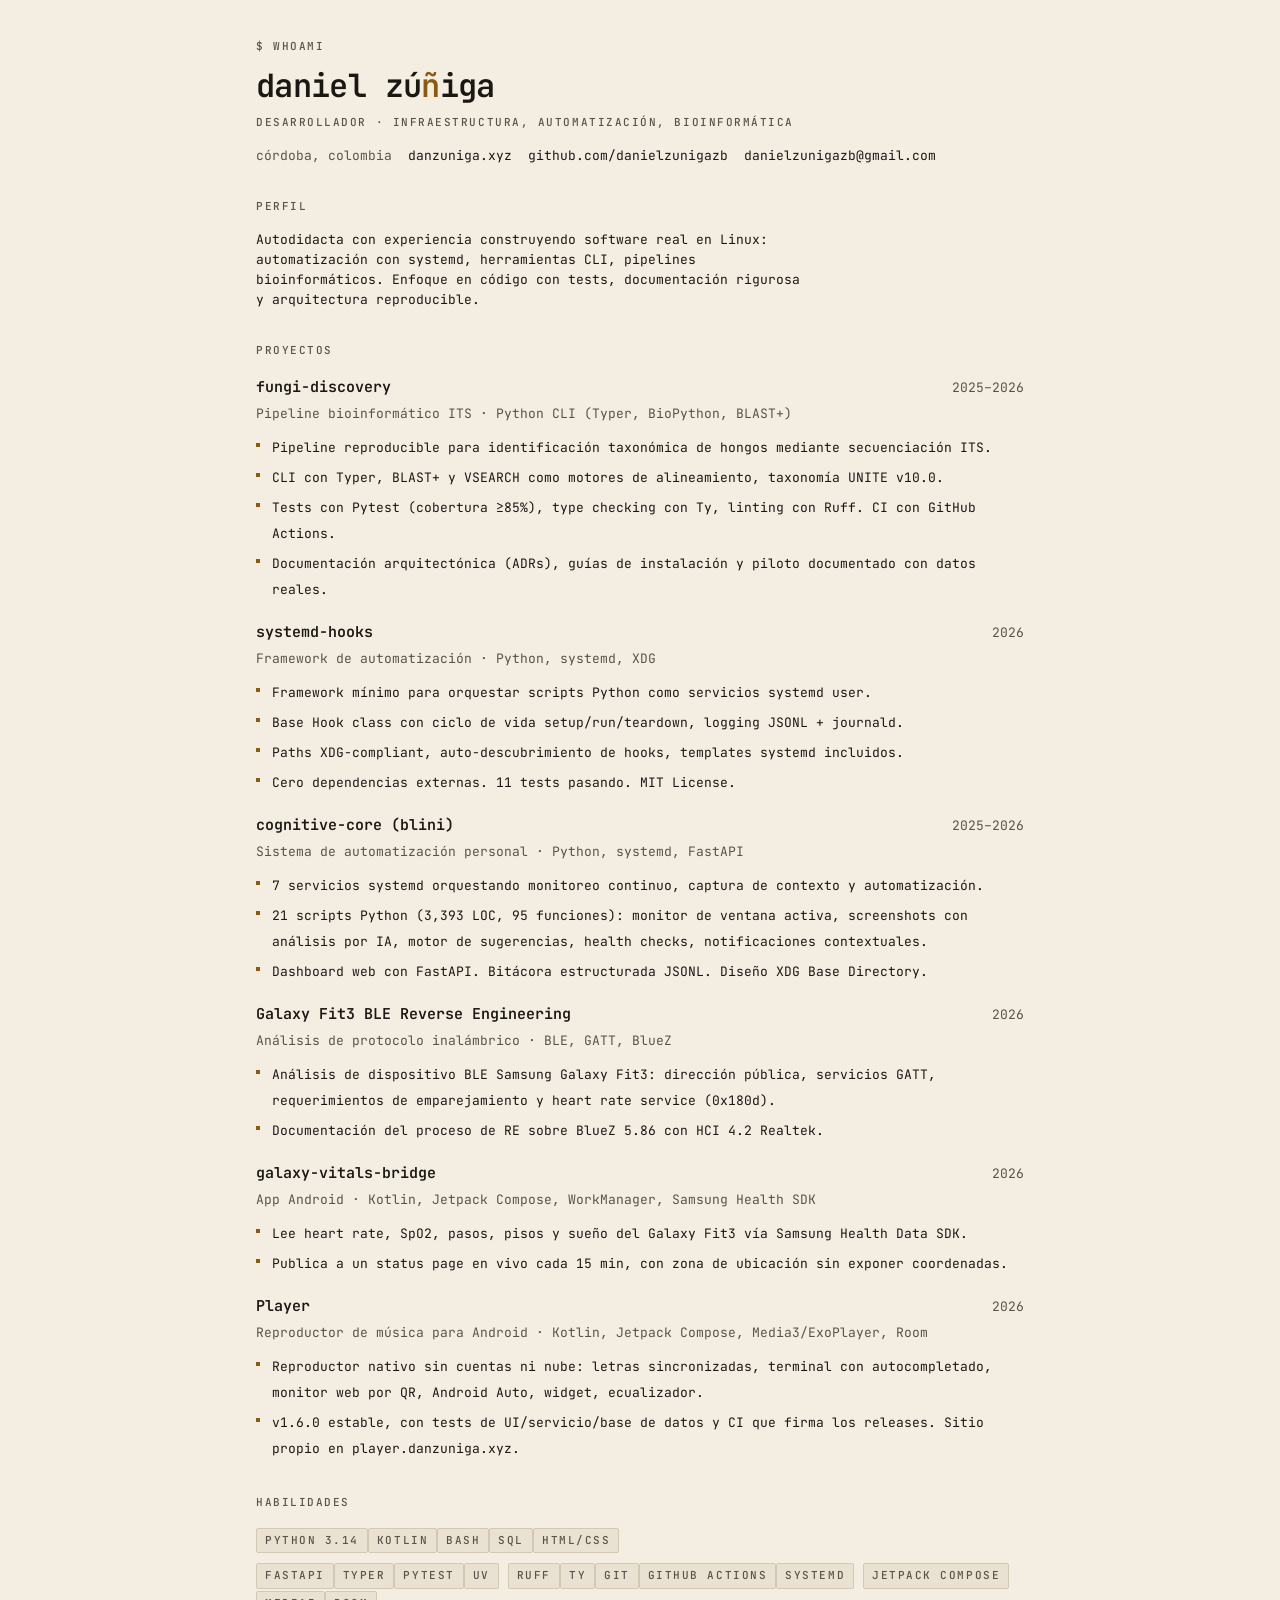
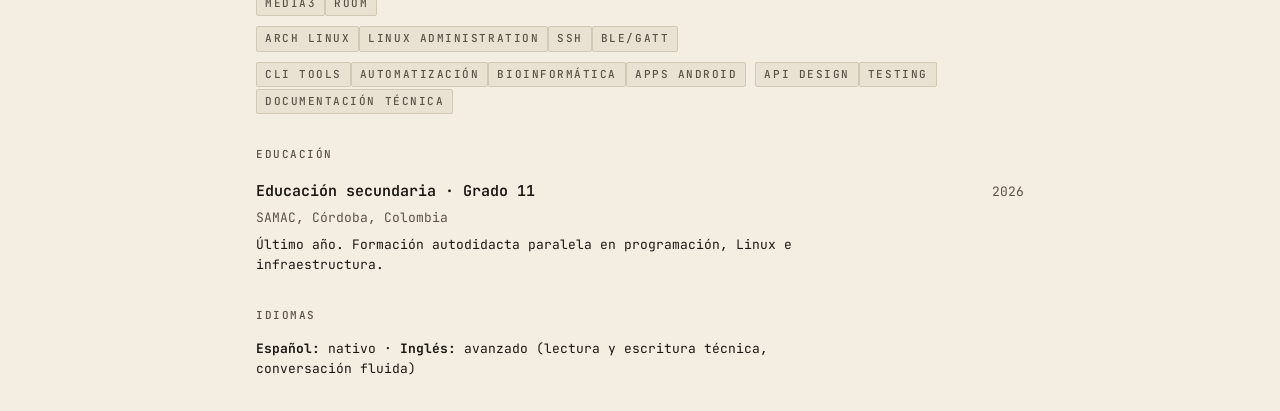
==== cv/index.html @ f7ff8d65 "Actualiza galaxy-vitals-bridge (Spotify now_playing, video) y Player (v1.6.0, monitor web) Co-Author" ====
<!DOCTYPE html>
<html lang="es" data-theme="light">
<head>
<meta charset="UTF-8">
<meta name="viewport" content="width=device-width, initial-scale=1.0">
<title>Daniel Zuñiga · CV Técnico</title>
<meta name="description" content="CV técnico de Daniel Zuñiga — desarrollador autodidacta: infraestructura, automatización y bioinformática. Python, systemd, FastAPI, CLI tools.">
<link rel="canonical" href="https://danzuniga.xyz/cv/">
<link rel="preconnect" href="https://fonts.googleapis.com">
<link rel="preconnect" href="https://fonts.gstatic.com" crossorigin>
<link href="https://fonts.googleapis.com/css2?family=Instrument+Serif:ital@0;1&family=JetBrains+Mono:ital,wght@0,100..800;1,100..800&display=swap" rel="stylesheet">
<link rel="stylesheet" href="/styles/tokens.css">
<link rel="stylesheet" href="/styles/base.css">
<style>
  body { padding: var(--space-8) var(--space-4); max-width: 800px; margin: 0 auto; }
  header { margin-bottom: var(--space-8); }
  header .name { margin: var(--space-2) 0; }
  header .role { display: block; }
  .contact-row { display: flex; gap: var(--space-4); flex-wrap: wrap; color: var(--ink-muted); margin-top: var(--space-4); }
  .contact-row a { color: var(--ink); }
  .cv-section { margin-bottom: var(--space-8); }
  .cv-section .label { display: block; margin-bottom: var(--space-4); }
  .cv-item { margin-bottom: var(--space-4); }
  .cv-item:last-child { margin-bottom: 0; }
  .cv-item-header { display: flex; justify-content: space-between; align-items: baseline; gap: var(--space-2); flex-wrap: wrap; }
  .cv-item-title { font-weight: 600; }
  .cv-item-sub { color: var(--ink-muted); font-size: var(--text-small-size); }
  .cv-item-date { color: var(--ink-muted); font-size: var(--text-small-size); white-space: nowrap; }
  .cv-item ul { list-style: none; padding: 0; margin-top: var(--space-2); }
  .cv-item li { position: relative; padding-left: var(--space-4); margin-bottom: var(--space-1); font-size: var(--text-small-size); color: var(--ink); }
  .cv-item li::before { content: ''; position: absolute; left: 0; top: 0.65em; width: 4px; height: 4px; background: var(--gold); }
  .tag-row { margin-top: var(--space-2); }
  @media print {
    body { padding: 0; }
    a { color: var(--ink); }
  }
</style>
</head>
<body>

<header>
  <span class="label eyebrow">$ whoami</span>
  <h1 class="text-h1 name">daniel zú<span class="mark-n">ñ</span>iga</h1>
  <span class="label role">desarrollador · infraestructura, automatización, bioinformática</span>
  <div class="contact-row text-small">
    <span>córdoba, colombia</span>
    <a href="https://danzuniga.xyz">danzuniga.xyz</a>
    <a href="https://github.com/danielzunigazb">github.com/danielzunigazb</a>
    <a href="mailto:danielzunigazb@gmail.com">danielzunigazb@gmail.com</a>
  </div>
</header>

<div class="cv-section">
  <span class="label">perfil</span>
  <p class="text-small">Autodidacta con experiencia construyendo software real en Linux: automatización con systemd, herramientas CLI, pipelines bioinformáticos. Enfoque en código con tests, documentación rigurosa y arquitectura reproducible.</p>
</div>

<div class="cv-section">
  <span class="label">proyectos</span>

  <div class="cv-item">
    <div class="cv-item-header"><span class="cv-item-title">fungi-discovery</span><span class="cv-item-date">2025–2026</span></div>
    <div class="cv-item-sub">Pipeline bioinformático ITS · Python CLI (Typer, BioPython, BLAST+)</div>
    <ul>
      <li>Pipeline reproducible para identificación taxonómica de hongos mediante secuenciación ITS.</li>
      <li>CLI con Typer, BLAST+ y VSEARCH como motores de alineamiento, taxonomía UNITE v10.0.</li>
      <li>Tests con Pytest (cobertura ≥85%), type checking con Ty, linting con Ruff. CI con GitHub Actions.</li>
      <li>Documentación arquitectónica (ADRs), guías de instalación y piloto documentado con datos reales.</li>
    </ul>
  </div>

  <div class="cv-item">
    <div class="cv-item-header"><span class="cv-item-title">systemd-hooks</span><span class="cv-item-date">2026</span></div>
    <div class="cv-item-sub">Framework de automatización · Python, systemd, XDG</div>
    <ul>
      <li>Framework mínimo para orquestar scripts Python como servicios systemd user.</li>
      <li>Base Hook class con ciclo de vida setup/run/teardown, logging JSONL + journald.</li>
      <li>Paths XDG-compliant, auto-descubrimiento de hooks, templates systemd incluidos.</li>
      <li>Cero dependencias externas. 11 tests pasando. MIT License.</li>
    </ul>
  </div>

  <div class="cv-item">
    <div class="cv-item-header"><span class="cv-item-title">cognitive-core (blini)</span><span class="cv-item-date">2025–2026</span></div>
    <div class="cv-item-sub">Sistema de automatización personal · Python, systemd, FastAPI</div>
    <ul>
      <li>7 servicios systemd orquestando monitoreo continuo, captura de contexto y automatización.</li>
      <li>21 scripts Python (3,393 LOC, 95 funciones): monitor de ventana activa, screenshots con análisis por IA, motor de sugerencias, health checks, notificaciones contextuales.</li>
      <li>Dashboard web con FastAPI. Bitácora estructurada JSONL. Diseño XDG Base Directory.</li>
    </ul>
  </div>

  <div class="cv-item">
    <div class="cv-item-header"><span class="cv-item-title">Galaxy Fit3 BLE Reverse Engineering</span><span class="cv-item-date">2026</span></div>
    <div class="cv-item-sub">Análisis de protocolo inalámbrico · BLE, GATT, BlueZ</div>
    <ul>
      <li>Análisis de dispositivo BLE Samsung Galaxy Fit3: dirección pública, servicios GATT, requerimientos de emparejamiento y heart rate service (0x180d).</li>
      <li>Documentación del proceso de RE sobre BlueZ 5.86 con HCI 4.2 Realtek.</li>
    </ul>
  </div>

  <div class="cv-item">
    <div class="cv-item-header"><span class="cv-item-title">galaxy-vitals-bridge</span><span class="cv-item-date">2026</span></div>
    <div class="cv-item-sub">App Android · Kotlin, Jetpack Compose, WorkManager, Samsung Health SDK</div>
    <ul>
      <li>Lee heart rate, SpO2, pasos, pisos y sueño del Galaxy Fit3 vía Samsung Health Data SDK.</li>
      <li>Publica a un status page en vivo cada 15 min, con zona de ubicación sin exponer coordenadas.</li>
    </ul>
  </div>

  <div class="cv-item">
    <div class="cv-item-header"><span class="cv-item-title">Player</span><span class="cv-item-date">2026</span></div>
    <div class="cv-item-sub">Reproductor de música para Android · Kotlin, Jetpack Compose, Media3/ExoPlayer, Room</div>
    <ul>
      <li>Reproductor nativo sin cuentas ni nube: letras sincronizadas, terminal con autocompletado, monitor web por QR, Android Auto, widget, ecualizador.</li>
      <li>v1.6.0 estable, con tests de UI/servicio/base de datos y CI que firma los releases. Sitio propio en player.danzuniga.xyz.</li>
    </ul>
  </div>
</div>

<div class="cv-section">
  <span class="label">habilidades</span>
  <div class="tag-row">
    <span class="tag">Python 3.14</span><span class="tag">Kotlin</span><span class="tag">Bash</span><span class="tag">SQL</span><span class="tag">HTML/CSS</span>
  </div>
  <div class="tag-row">
    <span class="tag">FastAPI</span><span class="tag">Typer</span><span class="tag">Pytest</span><span class="tag">uv</span>
    <span class="tag">Ruff</span><span class="tag">Ty</span><span class="tag">Git</span><span class="tag">GitHub Actions</span><span class="tag">systemd</span>
    <span class="tag">Jetpack Compose</span><span class="tag">Media3</span><span class="tag">Room</span>
  </div>
  <div class="tag-row">
    <span class="tag">Arch Linux</span><span class="tag">Linux administration</span><span class="tag">SSH</span><span class="tag">BLE/GATT</span>
  </div>
  <div class="tag-row">
    <span class="tag">CLI tools</span><span class="tag">Automatización</span><span class="tag">Bioinformática</span><span class="tag">Apps Android</span>
    <span class="tag">API design</span><span class="tag">Testing</span><span class="tag">Documentación técnica</span>
  </div>
</div>

<div class="cv-section">
  <span class="label">educación</span>
  <div class="cv-item">
    <div class="cv-item-header"><span class="cv-item-title">Educación secundaria · Grado 11</span><span class="cv-item-date">2026</span></div>
    <div class="cv-item-sub">SAMAC, Córdoba, Colombia</div>
    <p class="text-small" style="margin-top:var(--space-1);">Último año. Formación autodidacta paralela en programación, Linux e infraestructura.</p>
  </div>
</div>

<div class="cv-section" style="margin-bottom: 0;">
  <span class="label">idiomas</span>
  <p class="text-small"><strong>Español:</strong> nativo · <strong>Inglés:</strong> avanzado (lectura y escritura técnica, conversación fluida)</p>
</div>

</body>
</html>
---- styles/tokens.css ----
/*
  Daniel Zúñiga — design system tokens
  Fuente: claude.ai/design, proyecto "Daniel Zúñiga" v2 (tokens.json).
  No editar valores sueltos en otros archivos — todo color/tipografía/
  espaciado/radio del sitio se referencia desde aquí. Cero hex fuera de
  este archivo.
*/

:root {
  /* — color (Obsidiana / dark, tema por defecto) — */
  --bg: #0e0c0a;
  --surface: #181512;
  --line: #2f2923;
  --ink: #efe6d6;
  --ink-muted: #a2978a;
  --gold: #d6a23e;
  --on-gold: var(--bg);
  --verdigris: #5cb09c;
  --ember: #e0573c;

  /* — foco: gap de bg + 2px de gold — */
  --focus-ring: 0 0 0 2px var(--bg), 0 0 0 4px var(--gold);

  /* — tipografía — */
  --font-mono: "JetBrains Mono", ui-monospace, "SF Mono", Menlo, monospace;
  --font-serif: "Instrument Serif", "Iowan Old Style", Georgia, serif;

  --text-display-size: 56px;
  --text-display-line: 60px;
  --text-display-weight: 800;
  --text-display-tracking: -0.035em;

  --text-h1-size: 32px;
  --text-h1-line: 40px;
  --text-h1-weight: 600;
  --text-h1-tracking: -0.02em;

  --text-h2-size: 20px;
  --text-h2-line: 28px;
  --text-h2-weight: 600;
  --text-h2-tracking: -0.01em;

  --text-body-size: 15px;
  --text-body-line: 26px;
  --text-body-weight: 400;
  --text-body-measure: 68ch;

  --text-small-size: 13px;
  --text-small-line: 20px;
  --text-small-weight: 400;

  --text-label-size: 11px;
  --text-label-line: 16px;
  --text-label-weight: 500;
  --text-label-tracking: 0.14em;

  --text-whisper-size: 28px;
  --text-whisper-line: 34px;
  --text-whisper-weight: 400;

  --text-whisper-lg-size: 64px;
  --text-whisper-lg-line: 64px;
  --text-whisper-lg-weight: 400;

  /* — espaciado — */
  --space-1: 4px;
  --space-2: 8px;
  --space-4: 16px;
  --space-8: 32px;
  --space-16: 64px;

  /* — radio: esquinas duras por default — */
  --radius-none: 0px;
  --radius-sm: 2px;
  --radius-full: 999px;

  /* — motion — */
  --motion-fast: 120ms;
  --motion-base: 160ms;
  --motion-ease: ease-out;
}

html[data-theme="light"] {
  /* — color (Pergamino / light) — */
  --bg: #f3ede2;
  --surface: #e9e1d2;
  --line: #d3c8b4;
  --ink: #1b1713;
  --ink-muted: #5c5347;
  --gold: #8a5a10;
  --verdigris: #2b6a5c;
  --ember: #b0381f;
}

@media (prefers-reduced-motion: reduce) {
  :root { --motion-fast: 0ms; --motion-base: 0ms; }
}
---- styles/base.css ----
/*
  Daniel Zúñiga — design system, componentes base.
  Depende de tokens.css (debe cargarse primero). Todo valor de color/
  tipografía/espaciado/radio viene de var(--token) — nada hardcodeado.
*/

* { box-sizing: border-box; }
html { scroll-behavior: smooth; }
body {
  background: var(--bg);
  color: var(--ink);
  font-family: var(--font-mono);
  font-size: var(--text-body-size);
  line-height: var(--text-body-line);
  font-feature-settings: "calt" 1;
  overflow-x: hidden;
  transition: background-color var(--motion-base) var(--motion-ease), color var(--motion-base) var(--motion-ease);
}
a { color: inherit; text-decoration: none; }
::selection { background: var(--gold); color: var(--on-gold); }

/* foco visible en todo lo interactivo — nunca se quita sin reemplazar */
a:focus-visible, button:focus-visible, input:focus-visible, textarea:focus-visible, [tabindex]:focus-visible {
  outline: none;
  box-shadow: var(--focus-ring);
  border-radius: var(--radius-sm);
}

/* — layout: una columna, alineada a la izquierda — */
.container { max-width: 1040px; margin: 0 auto; padding: 0 var(--space-4); }
@media (min-width: 1040px) { .container { padding: 0 var(--space-8); } }

/* — tipografía — */
.text-display { font-family: var(--font-mono); font-size: var(--text-display-size); line-height: var(--text-display-line); font-weight: var(--text-display-weight); letter-spacing: var(--text-display-tracking); margin: 0; }
h1, .text-h1 { font-family: var(--font-mono); font-size: var(--text-h1-size); line-height: var(--text-h1-line); font-weight: var(--text-h1-weight); letter-spacing: var(--text-h1-tracking); margin: 0; }
h2, .text-h2 { font-family: var(--font-mono); font-size: var(--text-h2-size); line-height: var(--text-h2-line); font-weight: var(--text-h2-weight); letter-spacing: var(--text-h2-tracking); margin: 0; }
p, .text-body { font-size: var(--text-body-size); line-height: var(--text-body-line); font-weight: var(--text-body-weight); max-width: var(--text-body-measure); margin: 0; color: var(--ink); }
.text-small { font-size: var(--text-small-size); line-height: var(--text-small-line); font-weight: var(--text-small-weight); }
.label { font-size: var(--text-label-size); line-height: var(--text-label-line); font-weight: var(--text-label-weight); letter-spacing: var(--text-label-tracking); text-transform: uppercase; color: var(--ink-muted); }
.whisper { font-family: var(--font-serif); font-style: italic; font-size: var(--text-whisper-size); line-height: var(--text-whisper-line); font-weight: var(--text-whisper-weight); color: var(--gold); }
.whisper-lg { font-family: var(--font-serif); font-style: italic; font-size: var(--text-whisper-lg-size); line-height: var(--text-whisper-lg-line); font-weight: var(--text-whisper-lg-weight); color: var(--gold); }
.mark-n { color: var(--gold); }

/* — Title: eyebrow + h1/h2 mono + whisper opcional + cursor — */
.title { margin-bottom: var(--space-4); }
.title .eyebrow { display: block; margin-bottom: var(--space-2); }
.title .cursor { display: inline-block; width: 0.5em; background: var(--gold); margin-left: 2px; animation: dz-blink 1s step-end infinite; }
@media (prefers-reduced-motion: reduce) { .title .cursor { animation: none; opacity: 1; } }
@keyframes dz-blink { 50% { opacity: 0; } }

/* — icon: hereda color, grilla 24 — */
.icon { width: 18px; height: 18px; flex-shrink: 0; color: var(--ink-muted); }
.icon-gold { color: var(--gold); }

/* — Button — */
.btn {
  display: inline-flex; align-items: center; gap: var(--space-1);
  font-family: var(--font-mono); font-size: var(--text-small-size); font-weight: 600;
  padding: var(--space-2) var(--space-4);
  border-radius: var(--radius-sm);
  border: 1px solid transparent;
  cursor: pointer;
  transition: background-color var(--motion-fast) var(--motion-ease), border-color var(--motion-fast) var(--motion-ease), color var(--motion-fast) var(--motion-ease);
  background: transparent;
}
.btn-primary { background: var(--gold); color: var(--on-gold); }
.btn-primary:hover { background: var(--ink); color: var(--bg); }
.btn-secondary { border-color: var(--ink-muted); color: var(--ink); }
.btn-secondary:hover { border-color: var(--gold); color: var(--gold); }
.btn-ghost { color: var(--ink-muted); padding-left: var(--space-1); padding-right: var(--space-1); }
.btn-ghost:hover { color: var(--gold); }
.btn-danger { border-color: var(--ember); color: var(--ember); }
.btn-danger:hover { background: var(--ember); color: var(--bg); }
.btn .icon { width: 14px; height: 14px; }

/* — Tag — */
.tag {
  display: inline-flex; align-items: center; gap: var(--space-1);
  font-size: var(--text-label-size); font-weight: var(--text-label-weight); letter-spacing: var(--text-label-tracking); text-transform: uppercase;
  color: var(--ink-muted);
  background: var(--surface);
  border: 1px solid var(--line);
  border-radius: var(--radius-sm);
  padding: var(--space-1) var(--space-2);
  line-height: 1.4;
}
.tag-dot { width: 6px; height: 6px; border-radius: var(--radius-full); background: var(--ink-muted); flex-shrink: 0; }
.tag-live { color: var(--verdigris); border-color: var(--verdigris); }
.tag-live .tag-dot { background: var(--verdigris); animation: dz-pulse 2s ease-in-out infinite; }
.tag-new { color: var(--ember); border-color: var(--ember); }
.tag-wip { color: var(--gold); border-color: var(--gold); }
@keyframes dz-pulse { 0%, 100% { opacity: 1; } 50% { opacity: .35; } }
@media (prefers-reduced-motion: reduce) { .tag-live .tag-dot { animation: none; } }

/* — ProjectCard — */
.project-card {
  background: var(--surface);
  border: 1px solid var(--line);
  border-radius: var(--radius-none);
  padding: var(--space-4);
}
.project-card + .project-card { margin-top: var(--space-4); }
.project-card .top { display: flex; align-items: flex-start; justify-content: space-between; gap: var(--space-2); margin-bottom: var(--space-2); }
.project-card .index { color: var(--ink-muted); margin-right: var(--space-2); }
.project-card h2 { display: inline; }
.project-card .desc { color: var(--ink-muted); margin: var(--space-2) 0 var(--space-4); }
.project-card .tags { display: flex; flex-wrap: wrap; gap: var(--space-1); margin-bottom: var(--space-2); }
.project-card .links { display: flex; flex-wrap: wrap; gap: var(--space-4); margin-top: var(--space-2); }
.project-card .links a { color: var(--ink-muted); font-size: var(--text-small-size); display: inline-flex; align-items: center; gap: var(--space-1); }
.project-card .links a:hover { color: var(--gold); }

/* — CodeBlock (superficie de terminal, sin botón de copiar cuando no hay nada que copiar) — */
.code-block {
  background: var(--surface);
  border: 1px solid var(--line);
  border-radius: var(--radius-none);
  padding: var(--space-2) var(--space-4);
  font-family: var(--font-mono);
  font-size: var(--text-small-size);
  color: var(--verdigris);
  line-height: var(--text-small-line);
}
.code-block .dim { color: var(--ink-muted); }

/* — Callout — */
.callout {
  border: 1px solid var(--line);
  border-left: 2px solid var(--gold);
  background: var(--surface);
  padding: var(--space-4);
  color: var(--ink-muted);
  font-size: var(--text-small-size);
}

/* — Input — */
.field { display: flex; flex-direction: column; gap: var(--space-1); }
.field label { color: var(--ink-muted); }
.input {
  font-family: var(--font-mono); font-size: var(--text-body-size); color: var(--ink);
  background: var(--surface); border: 1px solid var(--ink-muted); border-radius: var(--radius-sm);
  padding: var(--space-2) var(--space-4);
}
.input:hover { border-color: var(--gold); }
.field .hint { color: var(--ink-muted); font-size: var(--text-small-size); }
.field.has-error .input { border-color: var(--ember); }
.field .error { color: var(--ember); font-size: var(--text-small-size); }

/* — Nav — */
.dz-nav {
  position: sticky; top: 0; z-index: 50;
  display: flex; align-items: center; justify-content: space-between; gap: var(--space-4);
  padding: var(--space-2) var(--space-4);
  background: var(--bg);
  border-bottom: 1px solid var(--line);
}
.dz-nav .plate { display: flex; align-items: center; gap: var(--space-2); flex-shrink: 0; }
.dz-nav .plate .mark { width: 28px; height: 28px; flex-shrink: 0; }
.dz-nav .plate .label { color: var(--ink); white-space: nowrap; }
.dz-nav .links { display: flex; gap: var(--space-4); align-items: center; overflow-x: auto; scrollbar-width: none; -ms-overflow-style: none; }
.dz-nav .links::-webkit-scrollbar { display: none; }
.dz-nav .links a { font-size: var(--text-label-size); font-weight: var(--text-label-weight); letter-spacing: var(--text-label-tracking); text-transform: uppercase; color: var(--ink-muted); white-space: nowrap; flex-shrink: 0; }
.dz-nav .links a:hover, .dz-nav .links a.active { color: var(--gold); }
.theme-toggle {
  flex-shrink: 0; display: inline-flex; align-items: center; gap: var(--space-1);
  background: transparent; border: 1px solid var(--ink-muted); border-radius: var(--radius-sm);
  padding: var(--space-1) var(--space-2);
  font-family: var(--font-mono); font-size: var(--text-label-size); letter-spacing: var(--text-label-tracking); text-transform: uppercase; color: var(--ink-muted);
  cursor: pointer;
}
.theme-toggle:hover { border-color: var(--gold); color: var(--gold); }
@media (max-width: 640px) { .dz-nav .plate .label .full { display: none; } .dz-nav .links { gap: var(--space-2); } }

/* — Footer — */
.dz-footer {
  margin-top: var(--space-16);
  padding: var(--space-4) 0 var(--space-8);
  border-top: 1px solid var(--line);
  display: flex; justify-content: space-between; flex-wrap: wrap; gap: var(--space-2);
  color: var(--ink-muted); font-size: var(--text-small-size);
}

/* — reveal on scroll — */
.reveal { opacity: 0; transform: translateY(var(--space-2)); transition: opacity var(--motion-base) var(--motion-ease), transform var(--motion-base) var(--motion-ease); }
.reveal.is-visible { opacity: 1; transform: translateY(0); }
@media (prefers-reduced-motion: reduce) { .reveal { opacity: 1; transform: none; transition: none; } }

/* — section rhythm — */
.section { padding: var(--space-16) 0; }
.section-hairline { height: 1px; background: var(--line); margin: var(--space-4) 0 var(--space-8); }
@media (max-width: 640px) { .section { padding: var(--space-8) 0; } }
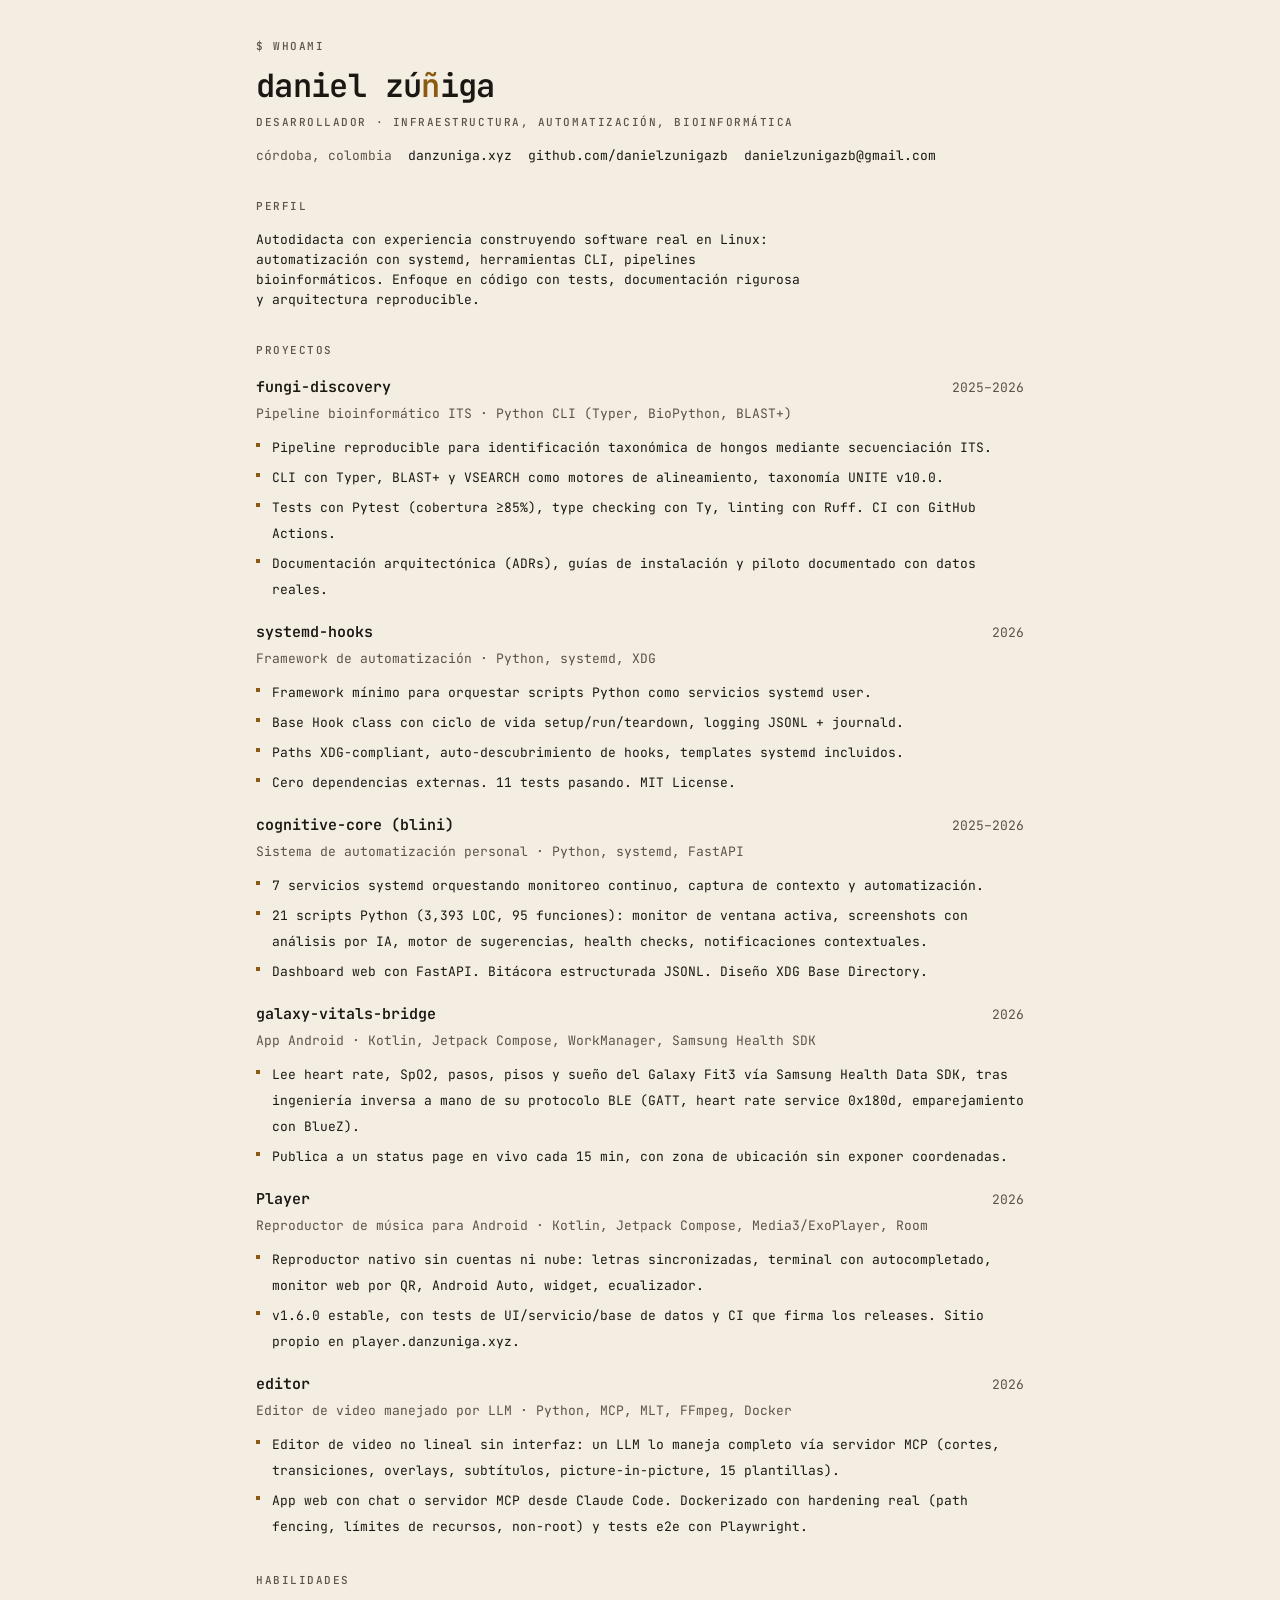
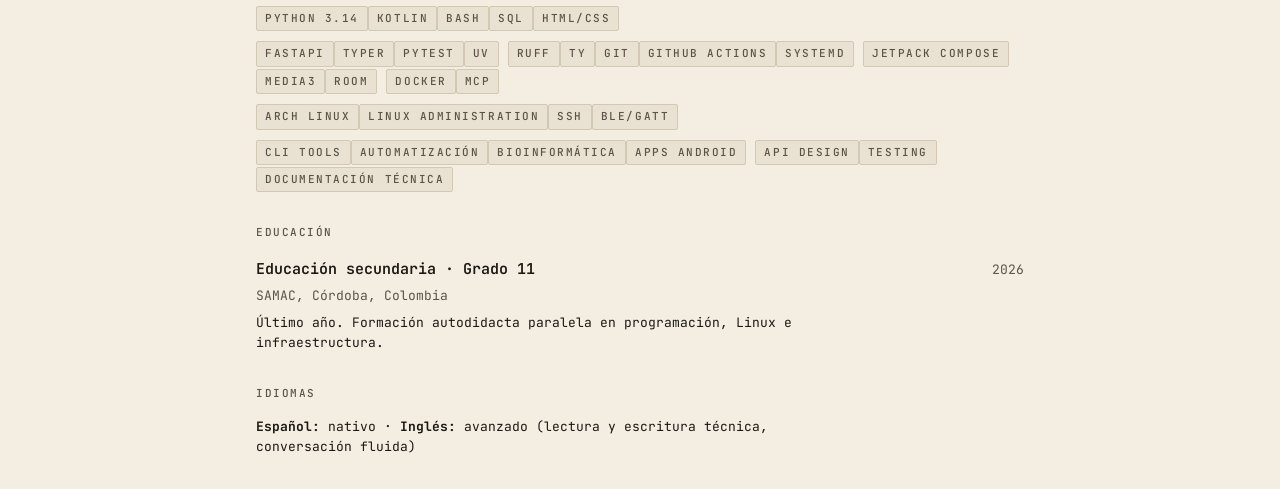
==== commit c3ba509b: "Agrega editor, funde Galaxy Fit3 BLE RE en galaxy-vitals-bridge Depura el listado de proyectos: la c" ====
--- a/cv/index.html
+++ b/cv/index.html
@@ -91,19 +91,10 @@
   </div>
 
   <div class="cv-item">
-    <div class="cv-item-header"><span class="cv-item-title">Galaxy Fit3 BLE Reverse Engineering</span><span class="cv-item-date">2026</span></div>
-    <div class="cv-item-sub">Análisis de protocolo inalámbrico · BLE, GATT, BlueZ</div>
-    <ul>
-      <li>Análisis de dispositivo BLE Samsung Galaxy Fit3: dirección pública, servicios GATT, requerimientos de emparejamiento y heart rate service (0x180d).</li>
-      <li>Documentación del proceso de RE sobre BlueZ 5.86 con HCI 4.2 Realtek.</li>
-    </ul>
-  </div>
-
-  <div class="cv-item">
     <div class="cv-item-header"><span class="cv-item-title">galaxy-vitals-bridge</span><span class="cv-item-date">2026</span></div>
     <div class="cv-item-sub">App Android · Kotlin, Jetpack Compose, WorkManager, Samsung Health SDK</div>
     <ul>
-      <li>Lee heart rate, SpO2, pasos, pisos y sueño del Galaxy Fit3 vía Samsung Health Data SDK.</li>
+      <li>Lee heart rate, SpO2, pasos, pisos y sueño del Galaxy Fit3 vía Samsung Health Data SDK, tras ingeniería inversa a mano de su protocolo BLE (GATT, heart rate service 0x180d, emparejamiento con BlueZ).</li>
       <li>Publica a un status page en vivo cada 15 min, con zona de ubicación sin exponer coordenadas.</li>
     </ul>
   </div>
@@ -114,6 +105,15 @@
     <ul>
       <li>Reproductor nativo sin cuentas ni nube: letras sincronizadas, terminal con autocompletado, monitor web por QR, Android Auto, widget, ecualizador.</li>
       <li>v1.6.0 estable, con tests de UI/servicio/base de datos y CI que firma los releases. Sitio propio en player.danzuniga.xyz.</li>
+    </ul>
+  </div>
+
+  <div class="cv-item">
+    <div class="cv-item-header"><span class="cv-item-title">editor</span><span class="cv-item-date">2026</span></div>
+    <div class="cv-item-sub">Editor de video manejado por LLM · Python, MCP, MLT, FFmpeg, Docker</div>
+    <ul>
+      <li>Editor de video no lineal sin interfaz: un LLM lo maneja completo vía servidor MCP (cortes, transiciones, overlays, subtítulos, picture-in-picture, 15 plantillas).</li>
+      <li>App web con chat o servidor MCP desde Claude Code. Dockerizado con hardening real (path fencing, límites de recursos, non-root) y tests e2e con Playwright.</li>
     </ul>
   </div>
 </div>
@@ -127,6 +127,7 @@
     <span class="tag">FastAPI</span><span class="tag">Typer</span><span class="tag">Pytest</span><span class="tag">uv</span>
     <span class="tag">Ruff</span><span class="tag">Ty</span><span class="tag">Git</span><span class="tag">GitHub Actions</span><span class="tag">systemd</span>
     <span class="tag">Jetpack Compose</span><span class="tag">Media3</span><span class="tag">Room</span>
+    <span class="tag">Docker</span><span class="tag">MCP</span>
   </div>
   <div class="tag-row">
     <span class="tag">Arch Linux</span><span class="tag">Linux administration</span><span class="tag">SSH</span><span class="tag">BLE/GATT</span>
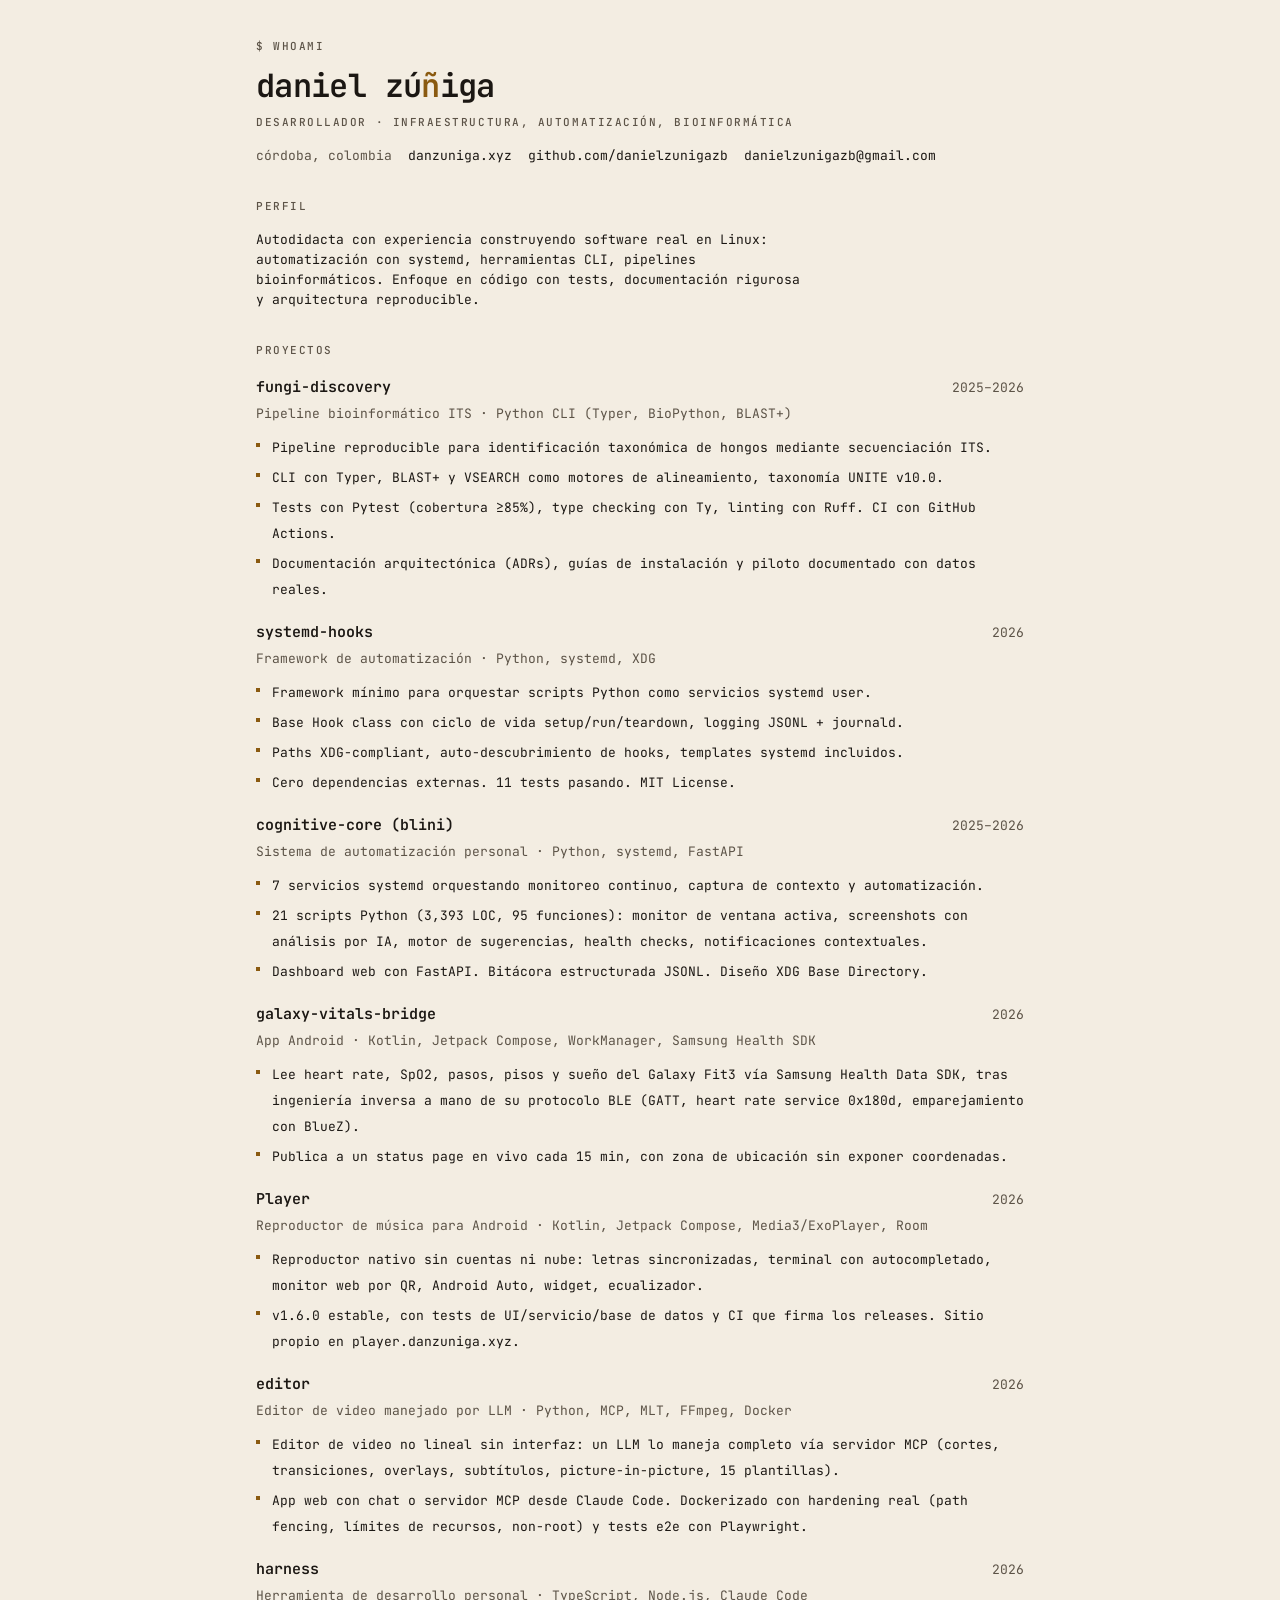
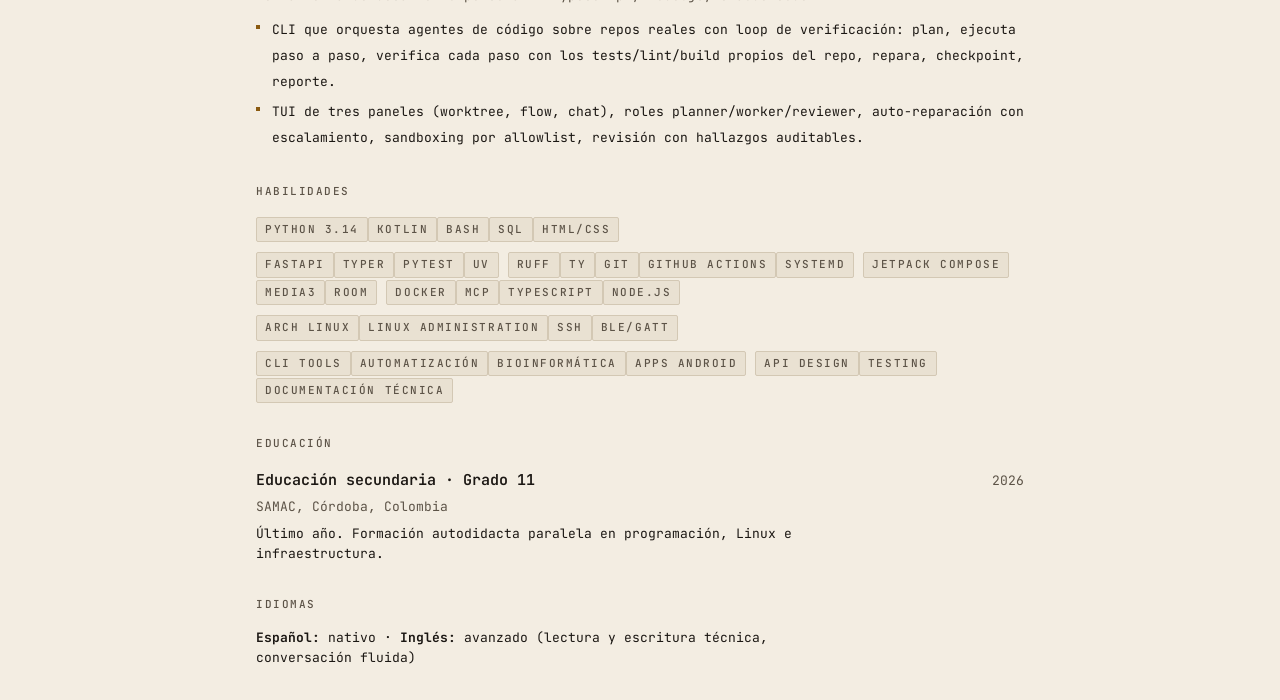
==== commit 0df6132d: "Agrega harness: CLI que orquesta agentes de código con verificación real Herramienta de desarrollo p" ====
--- a/cv/index.html
+++ b/cv/index.html
@@ -116,6 +116,15 @@
       <li>App web con chat o servidor MCP desde Claude Code. Dockerizado con hardening real (path fencing, límites de recursos, non-root) y tests e2e con Playwright.</li>
     </ul>
   </div>
+
+  <div class="cv-item">
+    <div class="cv-item-header"><span class="cv-item-title">harness</span><span class="cv-item-date">2026</span></div>
+    <div class="cv-item-sub">Herramienta de desarrollo personal · TypeScript, Node.js, Claude Code</div>
+    <ul>
+      <li>CLI que orquesta agentes de código sobre repos reales con loop de verificación: plan, ejecuta paso a paso, verifica cada paso con los tests/lint/build propios del repo, repara, checkpoint, reporte.</li>
+      <li>TUI de tres paneles (worktree, flow, chat), roles planner/worker/reviewer, auto-reparación con escalamiento, sandboxing por allowlist, revisión con hallazgos auditables.</li>
+    </ul>
+  </div>
 </div>
 
 <div class="cv-section">
@@ -127,7 +136,7 @@
     <span class="tag">FastAPI</span><span class="tag">Typer</span><span class="tag">Pytest</span><span class="tag">uv</span>
     <span class="tag">Ruff</span><span class="tag">Ty</span><span class="tag">Git</span><span class="tag">GitHub Actions</span><span class="tag">systemd</span>
     <span class="tag">Jetpack Compose</span><span class="tag">Media3</span><span class="tag">Room</span>
-    <span class="tag">Docker</span><span class="tag">MCP</span>
+    <span class="tag">Docker</span><span class="tag">MCP</span><span class="tag">TypeScript</span><span class="tag">Node.js</span>
   </div>
   <div class="tag-row">
     <span class="tag">Arch Linux</span><span class="tag">Linux administration</span><span class="tag">SSH</span><span class="tag">BLE/GATT</span>
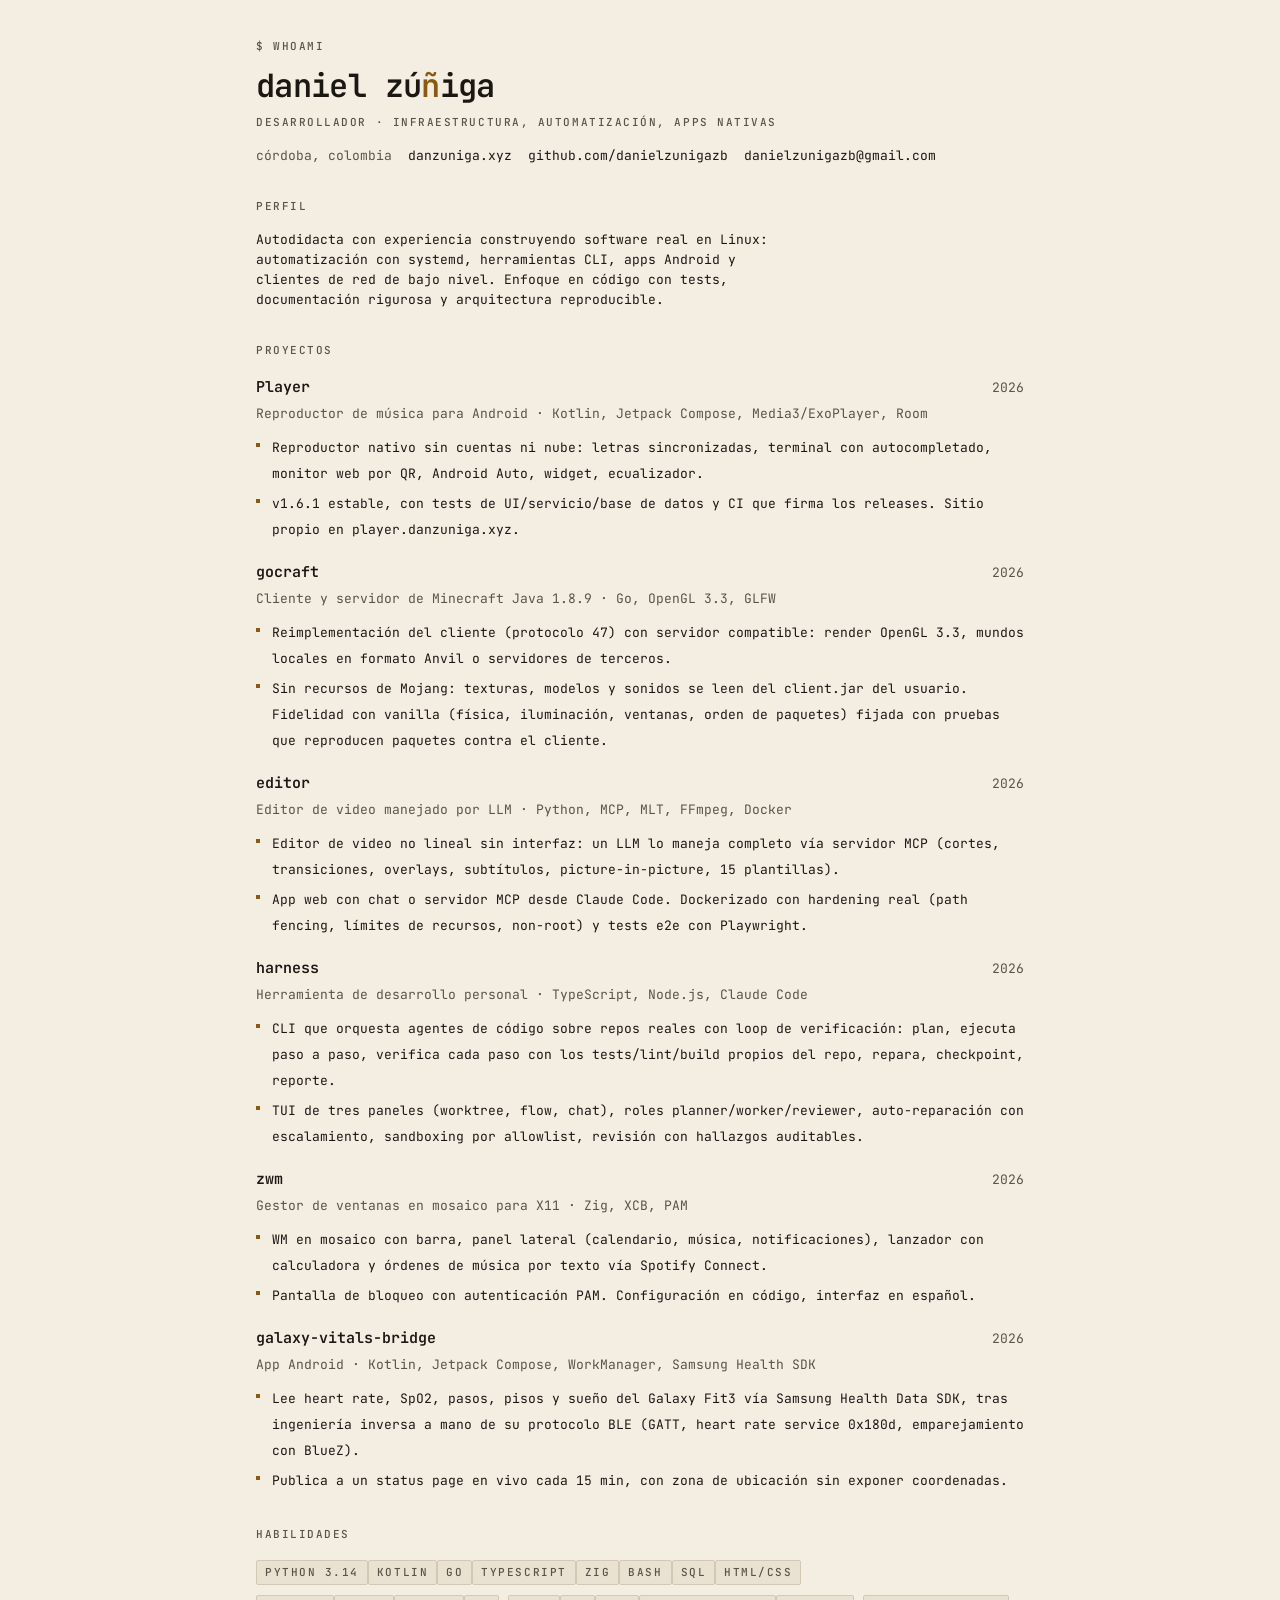
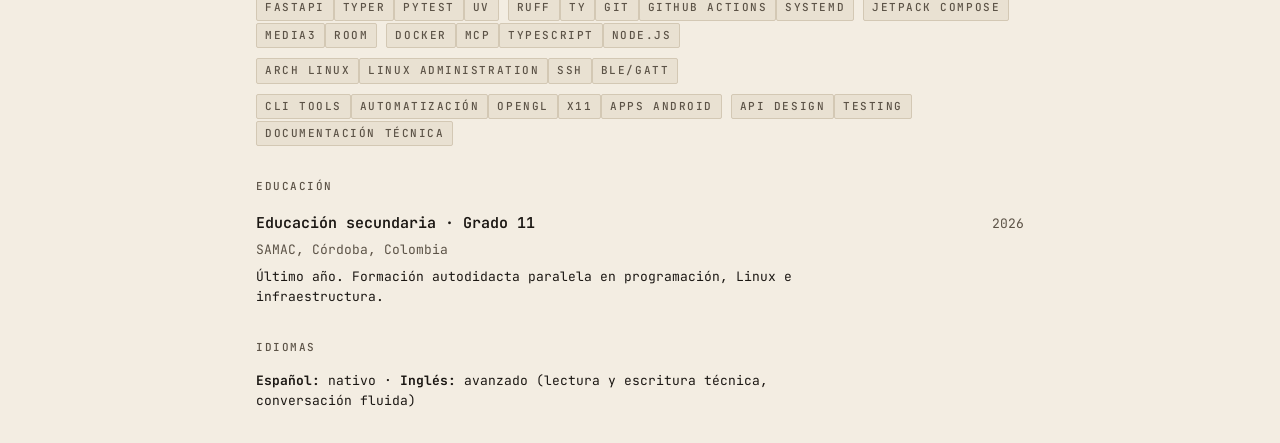
==== commit 1f0354dd: "Quita bioinformática y fungi-discovery del sitio, el CV y la og-image La identidad pasa a "infraestr" ====
--- a/cv/index.html
+++ b/cv/index.html
@@ -4,7 +4,7 @@
 <meta charset="UTF-8">
 <meta name="viewport" content="width=device-width, initial-scale=1.0">
 <title>Daniel Zuñiga · CV Técnico</title>
-<meta name="description" content="CV técnico de Daniel Zuñiga — desarrollador autodidacta: infraestructura, automatización y bioinformática. Python, systemd, FastAPI, CLI tools.">
+<meta name="description" content="CV técnico de Daniel Zuñiga — desarrollador autodidacta: infraestructura, automatización y apps nativas. Python, Kotlin, Go, systemd, CLI tools.">
 <link rel="canonical" href="https://danzuniga.xyz/cv/">
 <link rel="preconnect" href="https://fonts.googleapis.com">
 <link rel="preconnect" href="https://fonts.gstatic.com" crossorigin>
@@ -41,7 +41,7 @@
 <header>
   <span class="label eyebrow">$ whoami</span>
   <h1 class="text-h1 name">daniel zú<span class="mark-n">ñ</span>iga</h1>
-  <span class="label role">desarrollador · infraestructura, automatización, bioinformática</span>
+  <span class="label role">desarrollador · infraestructura, automatización, apps nativas</span>
   <div class="contact-row text-small">
     <span>córdoba, colombia</span>
     <a href="https://danzuniga.xyz">danzuniga.xyz</a>
@@ -52,59 +52,27 @@
 
 <div class="cv-section">
   <span class="label">perfil</span>
-  <p class="text-small">Autodidacta con experiencia construyendo software real en Linux: automatización con systemd, herramientas CLI, pipelines bioinformáticos. Enfoque en código con tests, documentación rigurosa y arquitectura reproducible.</p>
+  <p class="text-small">Autodidacta con experiencia construyendo software real en Linux: automatización con systemd, herramientas CLI, apps Android y clientes de red de bajo nivel. Enfoque en código con tests, documentación rigurosa y arquitectura reproducible.</p>
 </div>
 
 <div class="cv-section">
   <span class="label">proyectos</span>
 
   <div class="cv-item">
-    <div class="cv-item-header"><span class="cv-item-title">fungi-discovery</span><span class="cv-item-date">2025–2026</span></div>
-    <div class="cv-item-sub">Pipeline bioinformático ITS · Python CLI (Typer, BioPython, BLAST+)</div>
+    <div class="cv-item-header"><span class="cv-item-title">Player</span><span class="cv-item-date">2026</span></div>
+    <div class="cv-item-sub">Reproductor de música para Android · Kotlin, Jetpack Compose, Media3/ExoPlayer, Room</div>
     <ul>
-      <li>Pipeline reproducible para identificación taxonómica de hongos mediante secuenciación ITS.</li>
-      <li>CLI con Typer, BLAST+ y VSEARCH como motores de alineamiento, taxonomía UNITE v10.0.</li>
-      <li>Tests con Pytest (cobertura ≥85%), type checking con Ty, linting con Ruff. CI con GitHub Actions.</li>
-      <li>Documentación arquitectónica (ADRs), guías de instalación y piloto documentado con datos reales.</li>
+      <li>Reproductor nativo sin cuentas ni nube: letras sincronizadas, terminal con autocompletado, monitor web por QR, Android Auto, widget, ecualizador.</li>
+      <li>v1.6.1 estable, con tests de UI/servicio/base de datos y CI que firma los releases. Sitio propio en player.danzuniga.xyz.</li>
     </ul>
   </div>
 
   <div class="cv-item">
-    <div class="cv-item-header"><span class="cv-item-title">systemd-hooks</span><span class="cv-item-date">2026</span></div>
-    <div class="cv-item-sub">Framework de automatización · Python, systemd, XDG</div>
+    <div class="cv-item-header"><span class="cv-item-title">gocraft</span><span class="cv-item-date">2026</span></div>
+    <div class="cv-item-sub">Cliente y servidor de Minecraft Java 1.8.9 · Go, OpenGL 3.3, GLFW</div>
     <ul>
-      <li>Framework mínimo para orquestar scripts Python como servicios systemd user.</li>
-      <li>Base Hook class con ciclo de vida setup/run/teardown, logging JSONL + journald.</li>
-      <li>Paths XDG-compliant, auto-descubrimiento de hooks, templates systemd incluidos.</li>
-      <li>Cero dependencias externas. 11 tests pasando. MIT License.</li>
-    </ul>
-  </div>
-
-  <div class="cv-item">
-    <div class="cv-item-header"><span class="cv-item-title">cognitive-core (blini)</span><span class="cv-item-date">2025–2026</span></div>
-    <div class="cv-item-sub">Sistema de automatización personal · Python, systemd, FastAPI</div>
-    <ul>
-      <li>7 servicios systemd orquestando monitoreo continuo, captura de contexto y automatización.</li>
-      <li>21 scripts Python (3,393 LOC, 95 funciones): monitor de ventana activa, screenshots con análisis por IA, motor de sugerencias, health checks, notificaciones contextuales.</li>
-      <li>Dashboard web con FastAPI. Bitácora estructurada JSONL. Diseño XDG Base Directory.</li>
-    </ul>
-  </div>
-
-  <div class="cv-item">
-    <div class="cv-item-header"><span class="cv-item-title">galaxy-vitals-bridge</span><span class="cv-item-date">2026</span></div>
-    <div class="cv-item-sub">App Android · Kotlin, Jetpack Compose, WorkManager, Samsung Health SDK</div>
-    <ul>
-      <li>Lee heart rate, SpO2, pasos, pisos y sueño del Galaxy Fit3 vía Samsung Health Data SDK, tras ingeniería inversa a mano de su protocolo BLE (GATT, heart rate service 0x180d, emparejamiento con BlueZ).</li>
-      <li>Publica a un status page en vivo cada 15 min, con zona de ubicación sin exponer coordenadas.</li>
-    </ul>
-  </div>
-
-  <div class="cv-item">
-    <div class="cv-item-header"><span class="cv-item-title">Player</span><span class="cv-item-date">2026</span></div>
-    <div class="cv-item-sub">Reproductor de música para Android · Kotlin, Jetpack Compose, Media3/ExoPlayer, Room</div>
-    <ul>
-      <li>Reproductor nativo sin cuentas ni nube: letras sincronizadas, terminal con autocompletado, monitor web por QR, Android Auto, widget, ecualizador.</li>
-      <li>v1.6.0 estable, con tests de UI/servicio/base de datos y CI que firma los releases. Sitio propio en player.danzuniga.xyz.</li>
+      <li>Reimplementación del cliente (protocolo 47) con servidor compatible: render OpenGL 3.3, mundos locales en formato Anvil o servidores de terceros.</li>
+      <li>Sin recursos de Mojang: texturas, modelos y sonidos se leen del client.jar del usuario. Fidelidad con vanilla (física, iluminación, ventanas, orden de paquetes) fijada con pruebas que reproducen paquetes contra el cliente.</li>
     </ul>
   </div>
 
@@ -125,12 +93,30 @@
       <li>TUI de tres paneles (worktree, flow, chat), roles planner/worker/reviewer, auto-reparación con escalamiento, sandboxing por allowlist, revisión con hallazgos auditables.</li>
     </ul>
   </div>
+
+  <div class="cv-item">
+    <div class="cv-item-header"><span class="cv-item-title">zwm</span><span class="cv-item-date">2026</span></div>
+    <div class="cv-item-sub">Gestor de ventanas en mosaico para X11 · Zig, XCB, PAM</div>
+    <ul>
+      <li>WM en mosaico con barra, panel lateral (calendario, música, notificaciones), lanzador con calculadora y órdenes de música por texto vía Spotify Connect.</li>
+      <li>Pantalla de bloqueo con autenticación PAM. Configuración en código, interfaz en español.</li>
+    </ul>
+  </div>
+
+  <div class="cv-item">
+    <div class="cv-item-header"><span class="cv-item-title">galaxy-vitals-bridge</span><span class="cv-item-date">2026</span></div>
+    <div class="cv-item-sub">App Android · Kotlin, Jetpack Compose, WorkManager, Samsung Health SDK</div>
+    <ul>
+      <li>Lee heart rate, SpO2, pasos, pisos y sueño del Galaxy Fit3 vía Samsung Health Data SDK, tras ingeniería inversa a mano de su protocolo BLE (GATT, heart rate service 0x180d, emparejamiento con BlueZ).</li>
+      <li>Publica a un status page en vivo cada 15 min, con zona de ubicación sin exponer coordenadas.</li>
+    </ul>
+  </div>
 </div>
 
 <div class="cv-section">
   <span class="label">habilidades</span>
   <div class="tag-row">
-    <span class="tag">Python 3.14</span><span class="tag">Kotlin</span><span class="tag">Bash</span><span class="tag">SQL</span><span class="tag">HTML/CSS</span>
+    <span class="tag">Python 3.14</span><span class="tag">Kotlin</span><span class="tag">Go</span><span class="tag">TypeScript</span><span class="tag">Zig</span><span class="tag">Bash</span><span class="tag">SQL</span><span class="tag">HTML/CSS</span>
   </div>
   <div class="tag-row">
     <span class="tag">FastAPI</span><span class="tag">Typer</span><span class="tag">Pytest</span><span class="tag">uv</span>
@@ -142,7 +128,7 @@
     <span class="tag">Arch Linux</span><span class="tag">Linux administration</span><span class="tag">SSH</span><span class="tag">BLE/GATT</span>
   </div>
   <div class="tag-row">
-    <span class="tag">CLI tools</span><span class="tag">Automatización</span><span class="tag">Bioinformática</span><span class="tag">Apps Android</span>
+    <span class="tag">CLI tools</span><span class="tag">Automatización</span><span class="tag">OpenGL</span><span class="tag">X11</span><span class="tag">Apps Android</span>
     <span class="tag">API design</span><span class="tag">Testing</span><span class="tag">Documentación técnica</span>
   </div>
 </div>
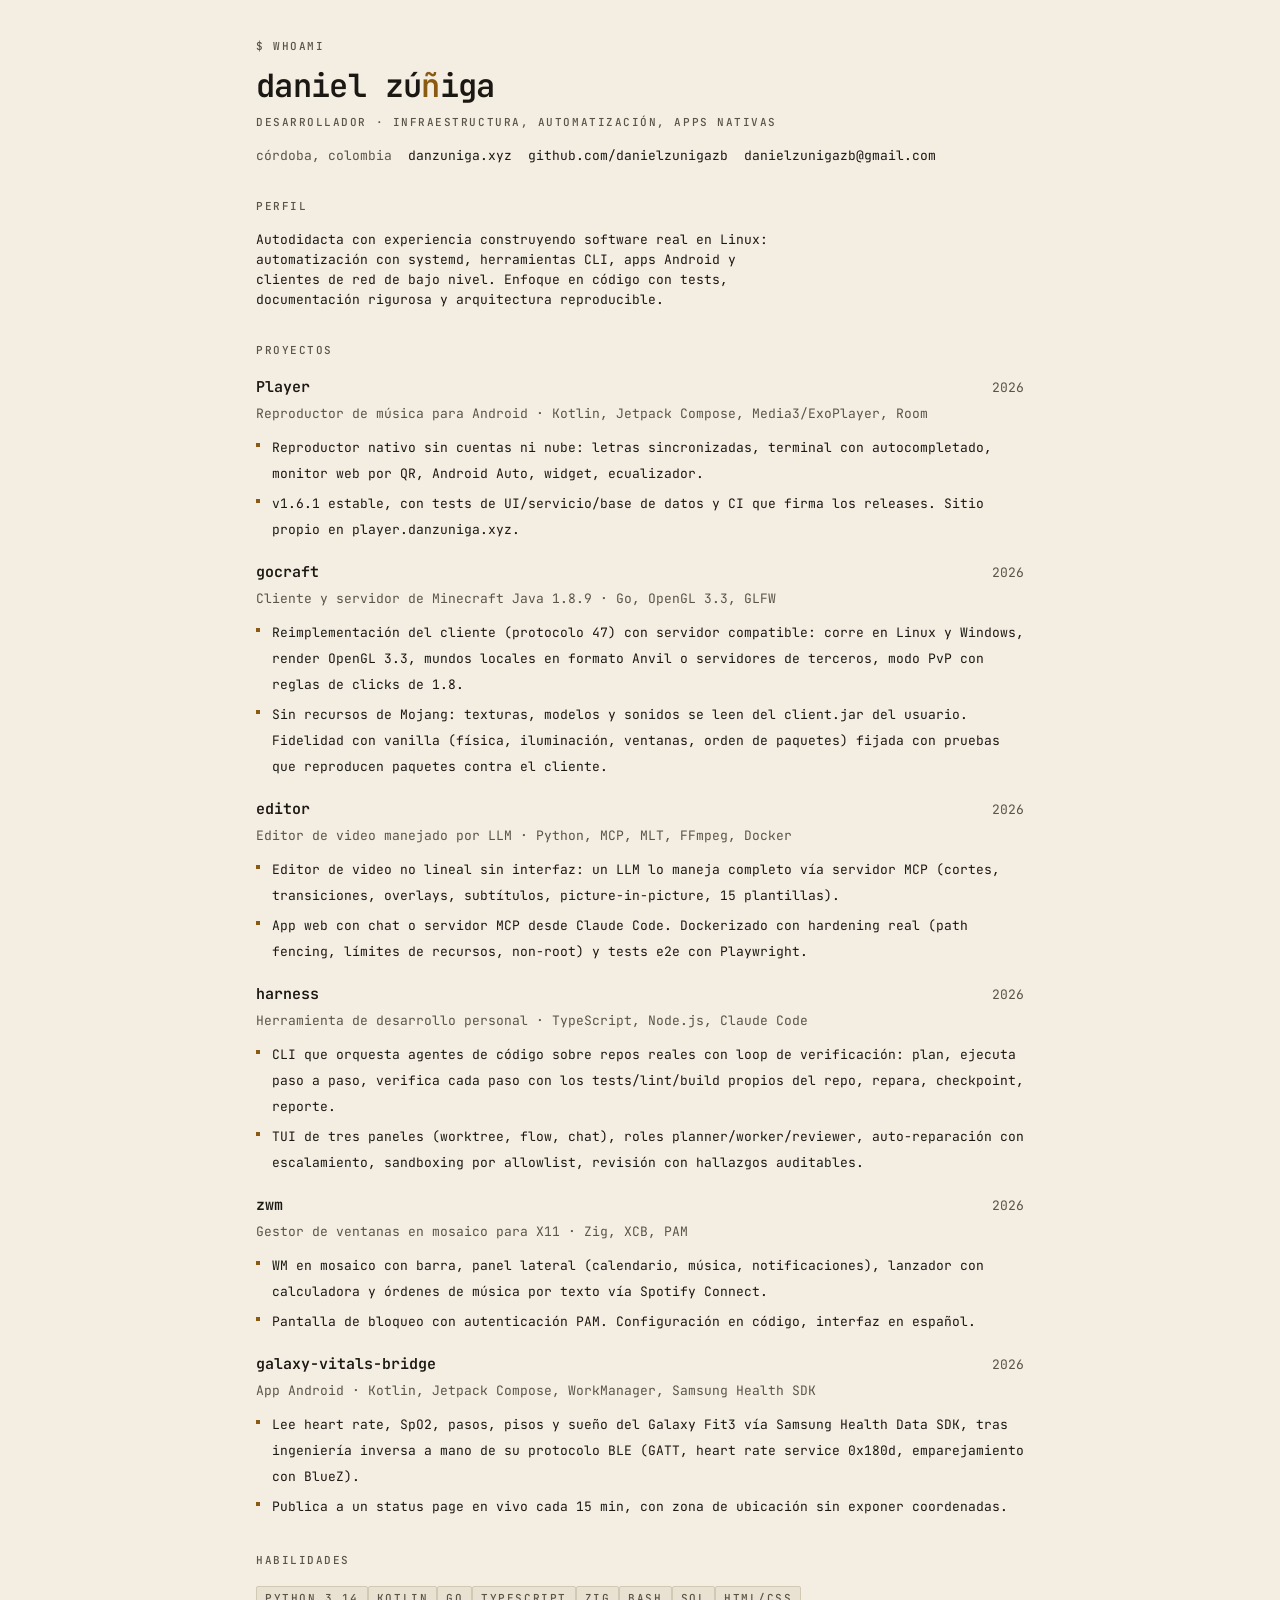
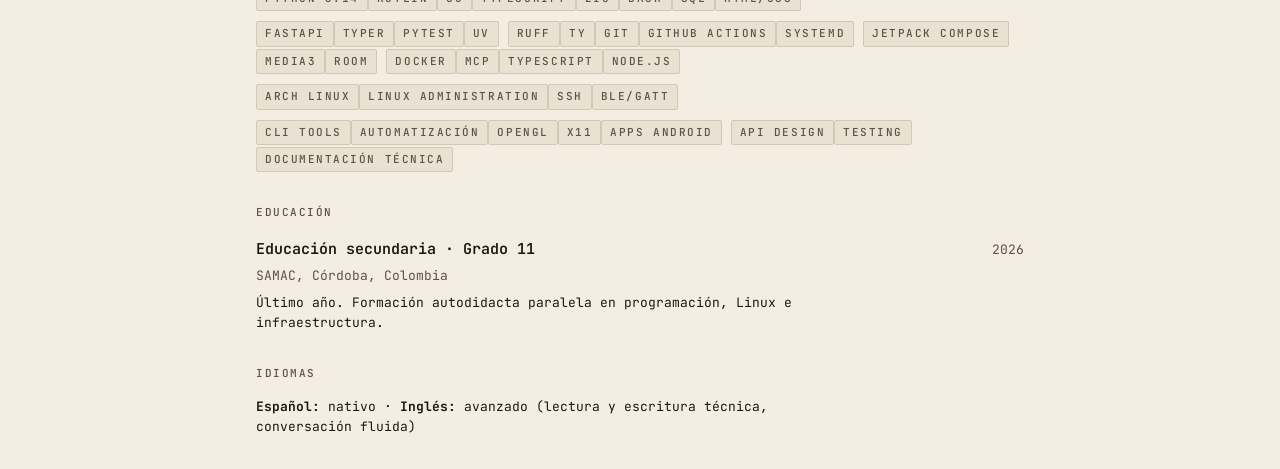
==== commit 4e9dad52: "gocraft: corre en Linux y Windows, y tiene modo PvP con reglas de clicks de 1.8 Co-Authored-By: Clau" ====
--- a/cv/index.html
+++ b/cv/index.html
@@ -71,7 +71,7 @@
     <div class="cv-item-header"><span class="cv-item-title">gocraft</span><span class="cv-item-date">2026</span></div>
     <div class="cv-item-sub">Cliente y servidor de Minecraft Java 1.8.9 · Go, OpenGL 3.3, GLFW</div>
     <ul>
-      <li>Reimplementación del cliente (protocolo 47) con servidor compatible: render OpenGL 3.3, mundos locales en formato Anvil o servidores de terceros.</li>
+      <li>Reimplementación del cliente (protocolo 47) con servidor compatible: corre en Linux y Windows, render OpenGL 3.3, mundos locales en formato Anvil o servidores de terceros, modo PvP con reglas de clicks de 1.8.</li>
       <li>Sin recursos de Mojang: texturas, modelos y sonidos se leen del client.jar del usuario. Fidelidad con vanilla (física, iluminación, ventanas, orden de paquetes) fijada con pruebas que reproducen paquetes contra el cliente.</li>
     </ul>
   </div>
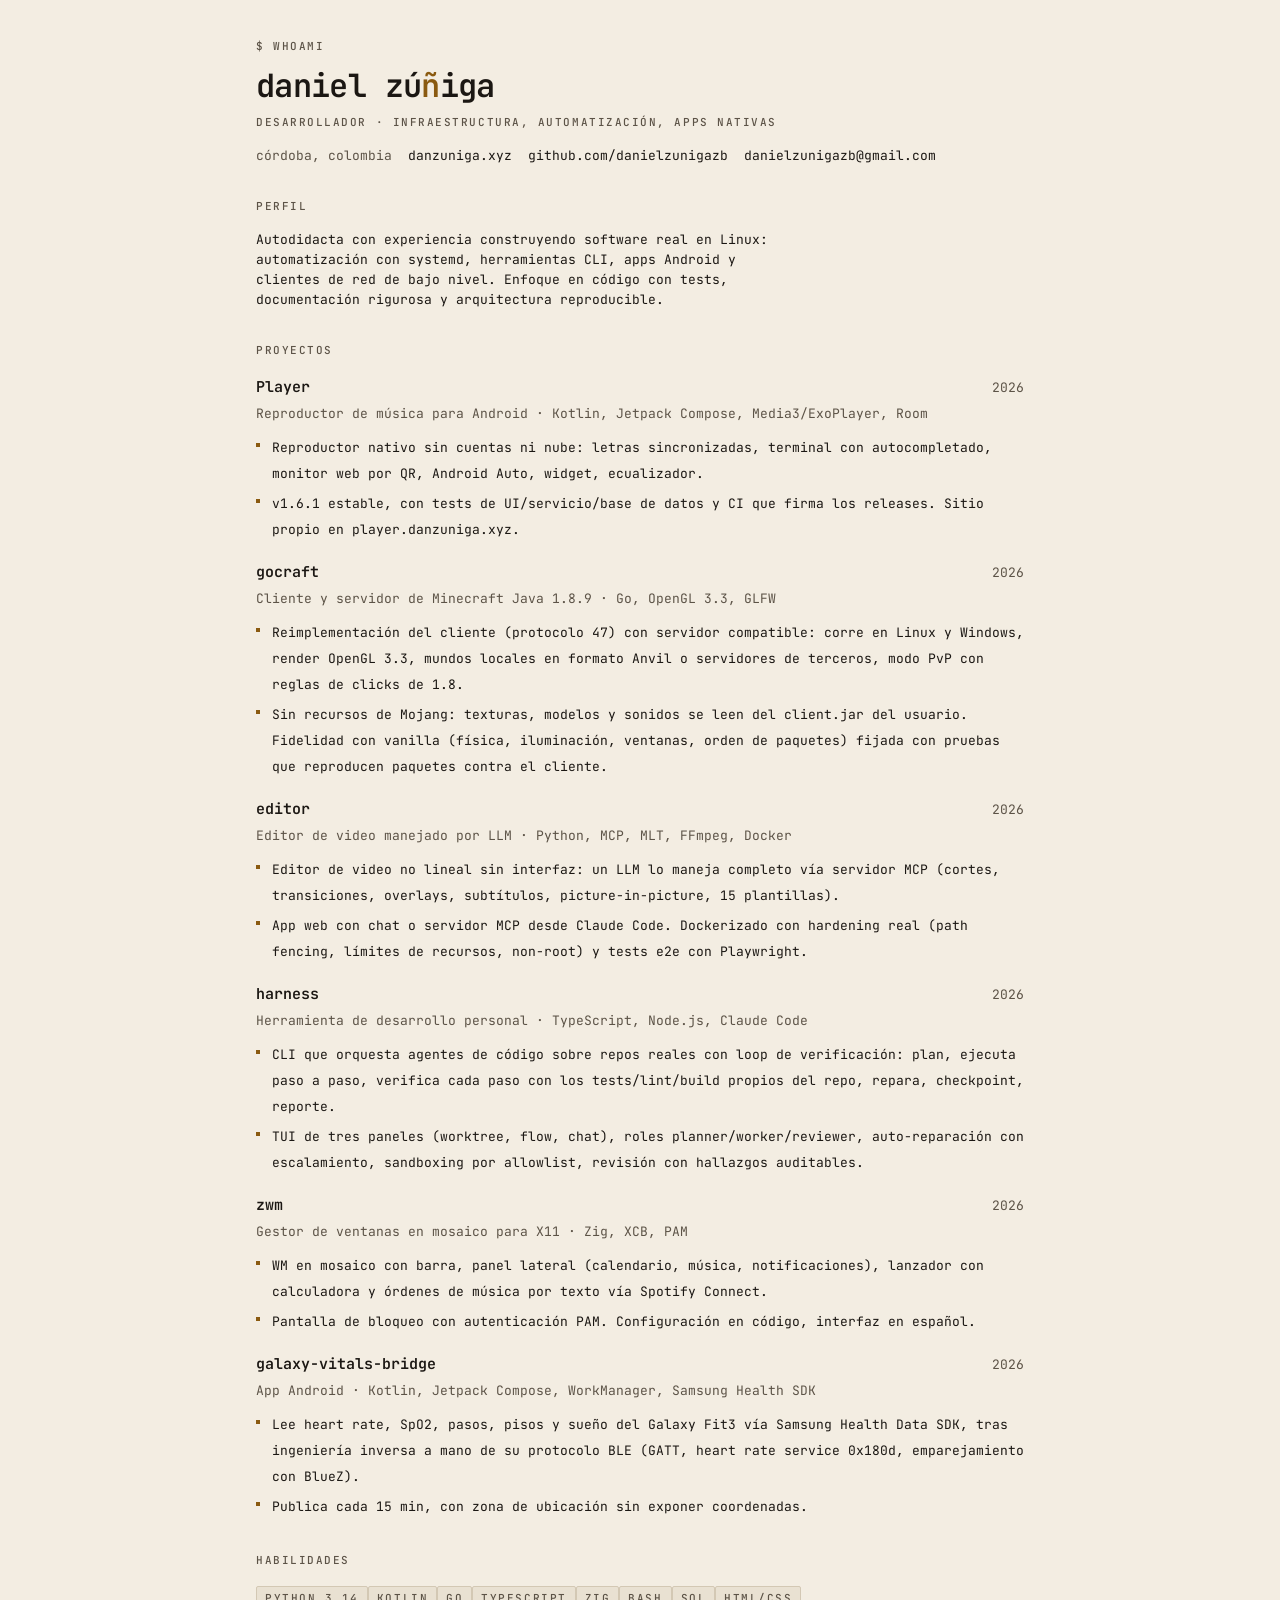
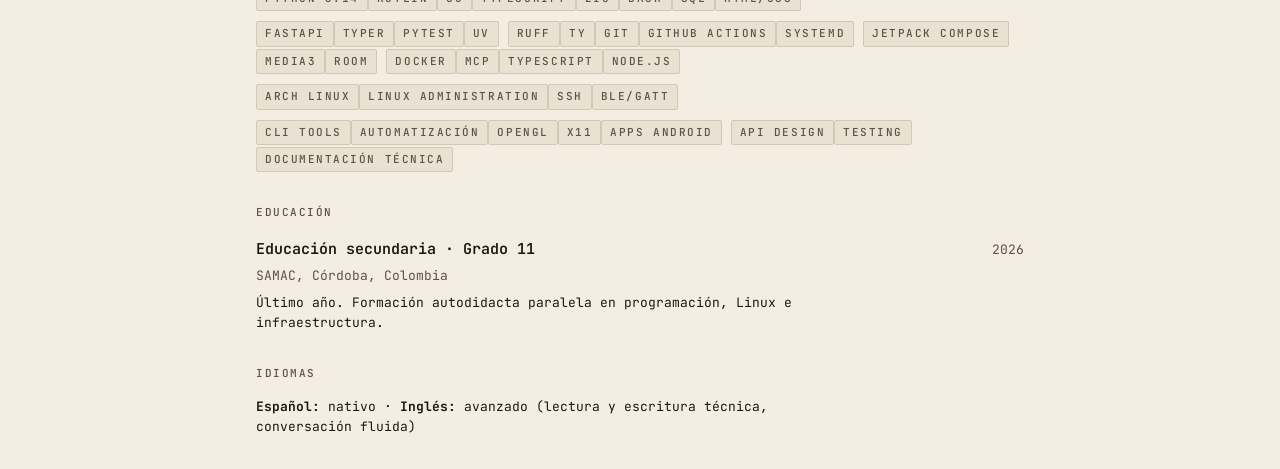
==== commit 95277ab9: "Quita la página de status y sus enlaces Elimina status/ y el redirect status.html, el enlace del men" ====
--- a/cv/index.html
+++ b/cv/index.html
@@ -108,7 +108,7 @@
     <div class="cv-item-sub">App Android · Kotlin, Jetpack Compose, WorkManager, Samsung Health SDK</div>
     <ul>
       <li>Lee heart rate, SpO2, pasos, pisos y sueño del Galaxy Fit3 vía Samsung Health Data SDK, tras ingeniería inversa a mano de su protocolo BLE (GATT, heart rate service 0x180d, emparejamiento con BlueZ).</li>
-      <li>Publica a un status page en vivo cada 15 min, con zona de ubicación sin exponer coordenadas.</li>
+      <li>Publica cada 15 min, con zona de ubicación sin exponer coordenadas.</li>
     </ul>
   </div>
 </div>
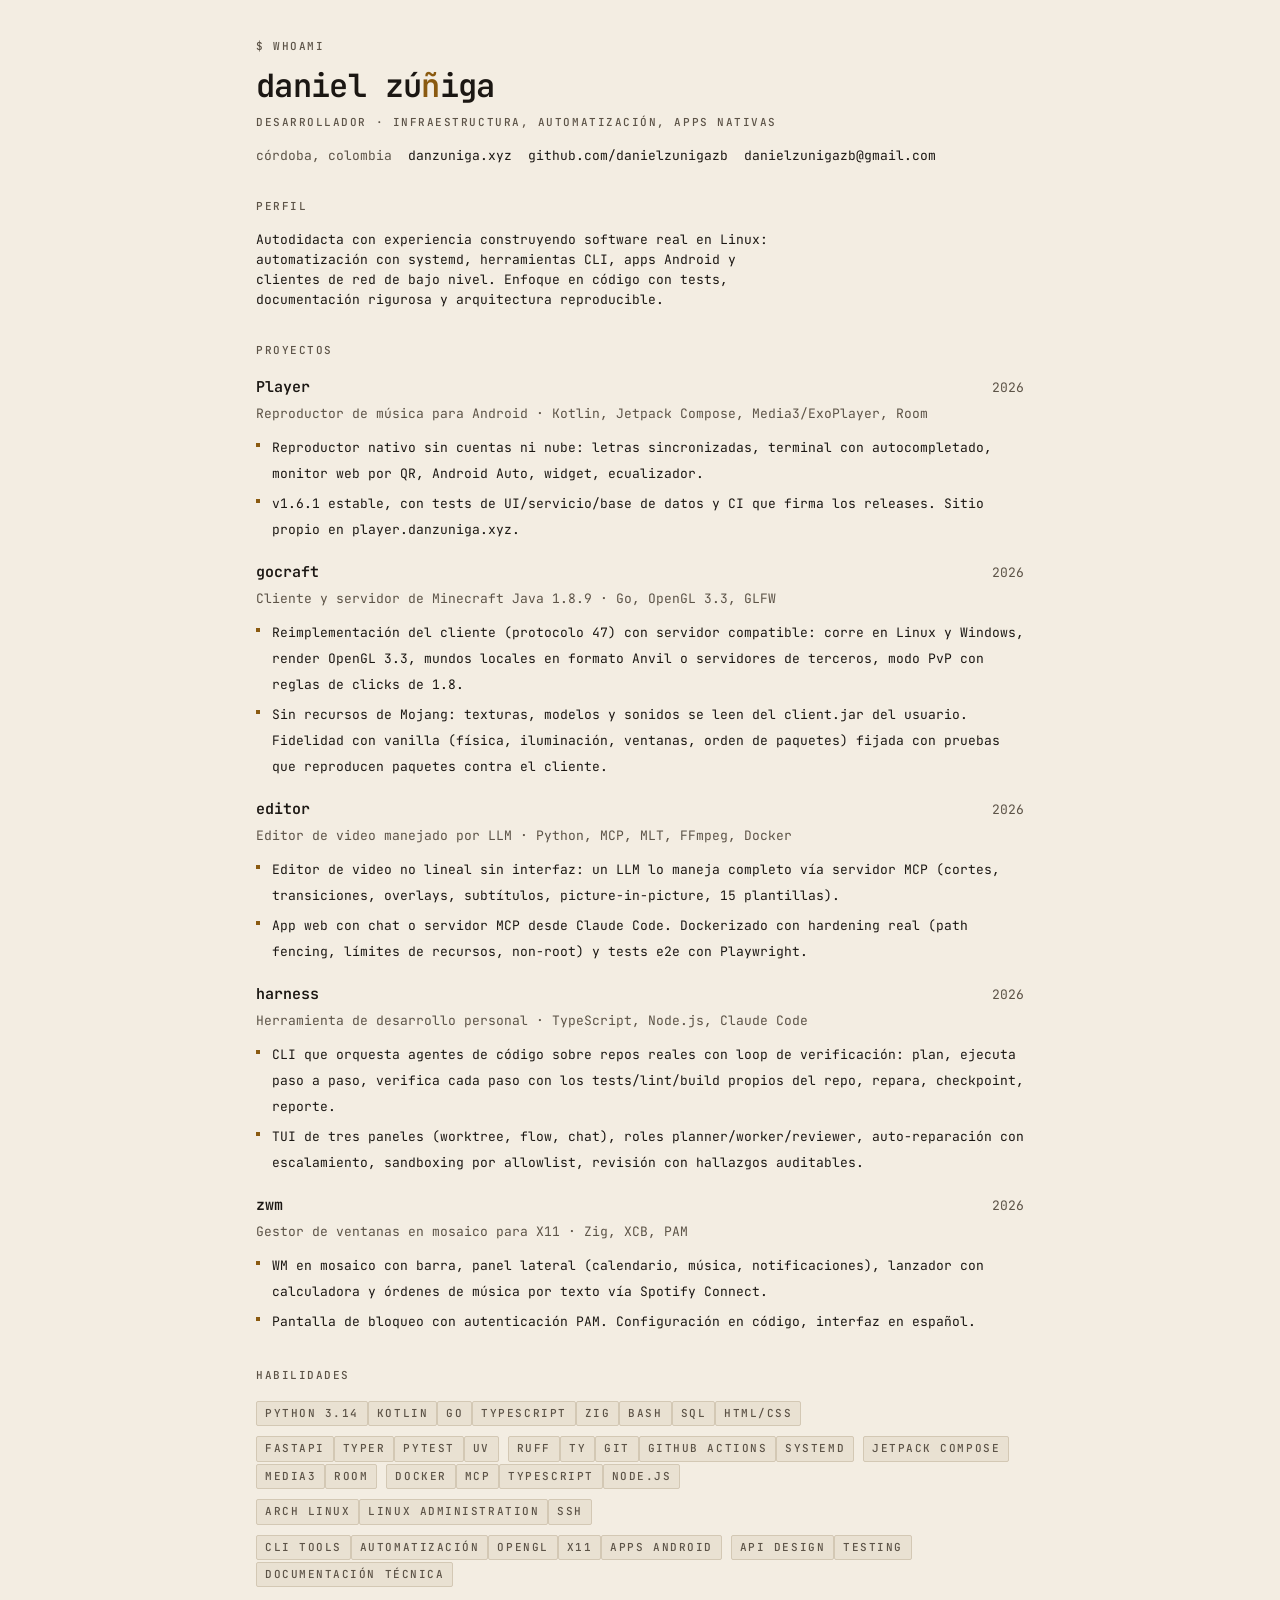
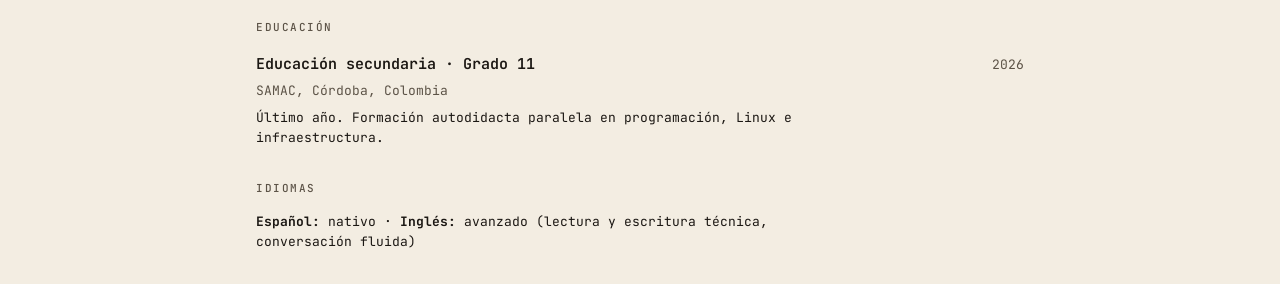
==== commit 9783a7e0: "Quita galaxy-vitals-bridge del sitio y del CV Elimina la card, su botón en Código público, la entrad" ====
--- a/cv/index.html
+++ b/cv/index.html
@@ -103,14 +103,6 @@
     </ul>
   </div>
 
-  <div class="cv-item">
-    <div class="cv-item-header"><span class="cv-item-title">galaxy-vitals-bridge</span><span class="cv-item-date">2026</span></div>
-    <div class="cv-item-sub">App Android · Kotlin, Jetpack Compose, WorkManager, Samsung Health SDK</div>
-    <ul>
-      <li>Lee heart rate, SpO2, pasos, pisos y sueño del Galaxy Fit3 vía Samsung Health Data SDK, tras ingeniería inversa a mano de su protocolo BLE (GATT, heart rate service 0x180d, emparejamiento con BlueZ).</li>
-      <li>Publica cada 15 min, con zona de ubicación sin exponer coordenadas.</li>
-    </ul>
-  </div>
 </div>
 
 <div class="cv-section">
@@ -125,7 +117,7 @@
     <span class="tag">Docker</span><span class="tag">MCP</span><span class="tag">TypeScript</span><span class="tag">Node.js</span>
   </div>
   <div class="tag-row">
-    <span class="tag">Arch Linux</span><span class="tag">Linux administration</span><span class="tag">SSH</span><span class="tag">BLE/GATT</span>
+    <span class="tag">Arch Linux</span><span class="tag">Linux administration</span><span class="tag">SSH</span>
   </div>
   <div class="tag-row">
     <span class="tag">CLI tools</span><span class="tag">Automatización</span><span class="tag">OpenGL</span><span class="tag">X11</span><span class="tag">Apps Android</span>
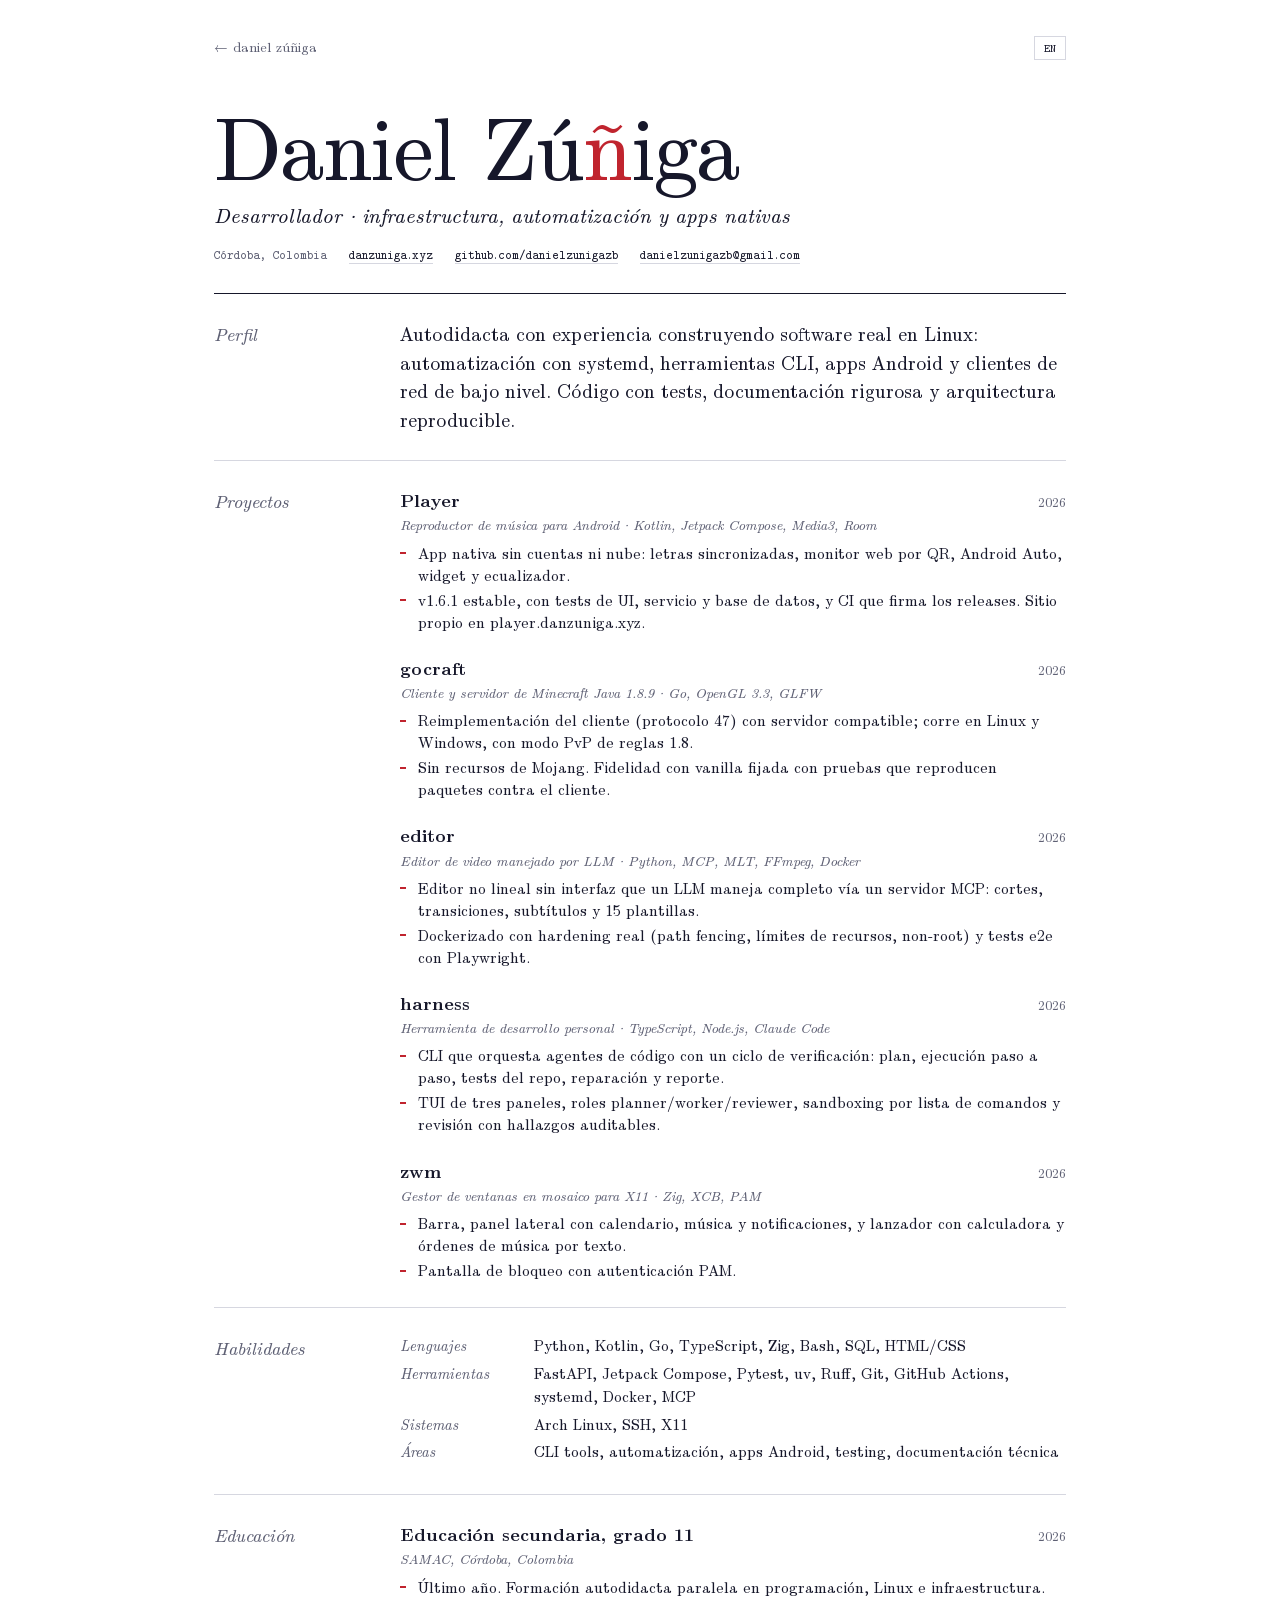
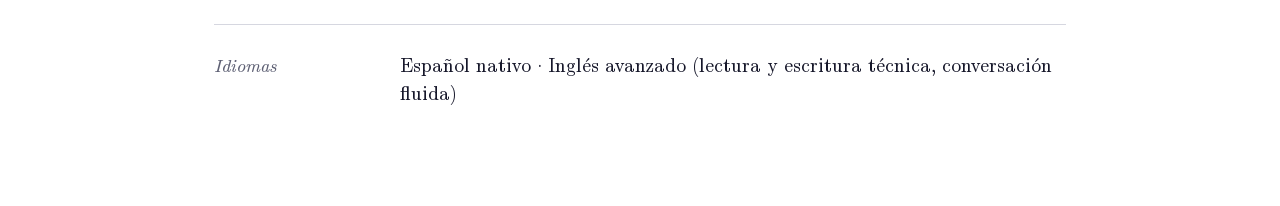
==== commit ab8a97b4: "Rediseño: portada con ñ, documento tipográfico, CV nuevo y versión en inglés - Nueva hoja de estilo " ====
--- a/cv/index.html
+++ b/cv/index.html
@@ -1,143 +1,89 @@
 <!DOCTYPE html>
-<html lang="es" data-theme="light">
+<html lang="es">
 <head>
 <meta charset="UTF-8">
 <meta name="viewport" content="width=device-width, initial-scale=1.0">
-<title>Daniel Zuñiga · CV Técnico</title>
-<meta name="description" content="CV técnico de Daniel Zuñiga — desarrollador autodidacta: infraestructura, automatización y apps nativas. Python, Kotlin, Go, systemd, CLI tools.">
+<meta name="color-scheme" content="light dark">
+<title>Daniel Zúñiga · CV técnico</title>
+<meta name="description" content="CV técnico de Daniel Zúñiga: desarrollador autodidacta de infraestructura, automatización y apps nativas. Python, Kotlin, Go, Zig, systemd, CLI tools.">
 <link rel="canonical" href="https://danzuniga.xyz/cv/">
-<link rel="preconnect" href="https://fonts.googleapis.com">
-<link rel="preconnect" href="https://fonts.gstatic.com" crossorigin>
-<link href="https://fonts.googleapis.com/css2?family=Instrument+Serif:ital@0;1&family=JetBrains+Mono:ital,wght@0,100..800;1,100..800&display=swap" rel="stylesheet">
-<link rel="stylesheet" href="/styles/tokens.css">
-<link rel="stylesheet" href="/styles/base.css">
-<style>
-  body { padding: var(--space-8) var(--space-4); max-width: 800px; margin: 0 auto; }
-  header { margin-bottom: var(--space-8); }
-  header .name { margin: var(--space-2) 0; }
-  header .role { display: block; }
-  .contact-row { display: flex; gap: var(--space-4); flex-wrap: wrap; color: var(--ink-muted); margin-top: var(--space-4); }
-  .contact-row a { color: var(--ink); }
-  .cv-section { margin-bottom: var(--space-8); }
-  .cv-section .label { display: block; margin-bottom: var(--space-4); }
-  .cv-item { margin-bottom: var(--space-4); }
-  .cv-item:last-child { margin-bottom: 0; }
-  .cv-item-header { display: flex; justify-content: space-between; align-items: baseline; gap: var(--space-2); flex-wrap: wrap; }
-  .cv-item-title { font-weight: 600; }
-  .cv-item-sub { color: var(--ink-muted); font-size: var(--text-small-size); }
-  .cv-item-date { color: var(--ink-muted); font-size: var(--text-small-size); white-space: nowrap; }
-  .cv-item ul { list-style: none; padding: 0; margin-top: var(--space-2); }
-  .cv-item li { position: relative; padding-left: var(--space-4); margin-bottom: var(--space-1); font-size: var(--text-small-size); color: var(--ink); }
-  .cv-item li::before { content: ''; position: absolute; left: 0; top: 0.65em; width: 4px; height: 4px; background: var(--gold); }
-  .tag-row { margin-top: var(--space-2); }
-  @media print {
-    body { padding: 0; }
-    a { color: var(--ink); }
-  }
-</style>
+<link rel="alternate" hreflang="es" href="https://danzuniga.xyz/cv/">
+<link rel="alternate" hreflang="en" href="https://danzuniga.xyz/cv/en/">
+<link rel="alternate" hreflang="x-default" href="https://danzuniga.xyz/cv/">
+<link rel="icon" href="/assets/favicon.svg" type="image/svg+xml">
+<link rel="preload" href="/assets/fonts/ncm-book.woff2" as="font" type="font/woff2" crossorigin>
+<link rel="stylesheet" href="/styles/site.css">
 </head>
-<body>
+<body class="cvpage">
+<div class="cvwrap">
+  <nav class="cvbar" aria-label="Navegación"><a href="/">← daniel zúñiga</a><a class="lang" href="/cv/en/" hreflang="en" lang="en" aria-label="Read this résumé in English">EN</a></nav>
 
-<header>
-  <span class="label eyebrow">$ whoami</span>
-  <h1 class="text-h1 name">daniel zú<span class="mark-n">ñ</span>iga</h1>
-  <span class="label role">desarrollador · infraestructura, automatización, apps nativas</span>
-  <div class="contact-row text-small">
-    <span>córdoba, colombia</span>
-    <a href="https://danzuniga.xyz">danzuniga.xyz</a>
-    <a href="https://github.com/danielzunigazb">github.com/danielzunigazb</a>
-    <a href="mailto:danielzunigazb@gmail.com">danielzunigazb@gmail.com</a>
-  </div>
-</header>
+  <header class="head">
+    <h1>Daniel Zú<span>ñ</span>iga</h1>
+    <p class="role">Desarrollador · infraestructura, automatización y apps nativas</p>
+    <div class="ct"><span>Córdoba, Colombia</span><a href="https://danzuniga.xyz">danzuniga.xyz</a><a href="https://github.com/danielzunigazb">github.com/danielzunigazb</a><a href="mailto:danielzunigazb@gmail.com">danielzunigazb@gmail.com</a></div>
+  </header>
 
-<div class="cv-section">
-  <span class="label">perfil</span>
-  <p class="text-small">Autodidacta con experiencia construyendo software real en Linux: automatización con systemd, herramientas CLI, apps Android y clientes de red de bajo nivel. Enfoque en código con tests, documentación rigurosa y arquitectura reproducible.</p>
+  <main>
+    <section class="cs">
+      <h2>Perfil</h2>
+      <p>Autodidacta con experiencia construyendo software real en Linux: automatización con systemd, herramientas CLI, apps Android y clientes de red de bajo nivel. Código con tests, documentación rigurosa y arquitectura reproducible.</p>
+    </section>
+
+    <section class="cs">
+      <h2>Proyectos</h2>
+      <div>
+        <div class="job">
+          <div class="t"><b>Player</b><span>2026</span></div>
+          <div class="k">Reproductor de música para Android · Kotlin, Jetpack Compose, Media3, Room</div>
+          <ul><li>App nativa sin cuentas ni nube: letras sincronizadas, monitor web por QR, Android Auto, widget y ecualizador.</li><li>v1.6.1 estable, con tests de UI, servicio y base de datos, y CI que firma los releases. Sitio propio en player.danzuniga.xyz.</li></ul>
+        </div>
+        <div class="job">
+          <div class="t"><b>gocraft</b><span>2026</span></div>
+          <div class="k">Cliente y servidor de Minecraft Java 1.8.9 · Go, OpenGL 3.3, GLFW</div>
+          <ul><li>Reimplementación del cliente (protocolo 47) con servidor compatible; corre en Linux y Windows, con modo PvP de reglas 1.8.</li><li>Sin recursos de Mojang. Fidelidad con vanilla fijada con pruebas que reproducen paquetes contra el cliente.</li></ul>
+        </div>
+        <div class="job">
+          <div class="t"><b>editor</b><span>2026</span></div>
+          <div class="k">Editor de video manejado por LLM · Python, MCP, MLT, FFmpeg, Docker</div>
+          <ul><li>Editor no lineal sin interfaz que un LLM maneja completo vía un servidor MCP: cortes, transiciones, subtítulos y 15 plantillas.</li><li>Dockerizado con hardening real (path fencing, límites de recursos, non-root) y tests e2e con Playwright.</li></ul>
+        </div>
+        <div class="job">
+          <div class="t"><b>harness</b><span>2026</span></div>
+          <div class="k">Herramienta de desarrollo personal · TypeScript, Node.js, Claude Code</div>
+          <ul><li>CLI que orquesta agentes de código con un ciclo de verificación: plan, ejecución paso a paso, tests del repo, reparación y reporte.</li><li>TUI de tres paneles, roles planner/worker/reviewer, sandboxing por lista de comandos y revisión con hallazgos auditables.</li></ul>
+        </div>
+        <div class="job">
+          <div class="t"><b>zwm</b><span>2026</span></div>
+          <div class="k">Gestor de ventanas en mosaico para X11 · Zig, XCB, PAM</div>
+          <ul><li>Barra, panel lateral con calendario, música y notificaciones, y lanzador con calculadora y órdenes de música por texto.</li><li>Pantalla de bloqueo con autenticación PAM.</li></ul>
+        </div>
+      </div>
+    </section>
+
+    <section class="cs">
+      <h2>Habilidades</h2>
+      <div class="sk">
+        <div><i>Lenguajes</i><span>Python, Kotlin, Go, TypeScript, Zig, Bash, SQL, HTML/CSS</span></div>
+        <div><i>Herramientas</i><span>FastAPI, Jetpack Compose, Pytest, uv, Ruff, Git, GitHub Actions, systemd, Docker, MCP</span></div>
+        <div><i>Sistemas</i><span>Arch Linux, SSH, X11</span></div>
+        <div><i>Áreas</i><span>CLI tools, automatización, apps Android, testing, documentación técnica</span></div>
+      </div>
+    </section>
+
+    <section class="cs">
+      <h2>Educación</h2>
+      <div class="job"><div class="t"><b>Educación secundaria, grado 11</b><span>2026</span></div><div class="k">SAMAC, Córdoba, Colombia</div><ul><li>Último año. Formación autodidacta paralela en programación, Linux e infraestructura.</li></ul></div>
+    </section>
+
+    <section class="cs">
+      <h2>Idiomas</h2>
+      <p>Español nativo · Inglés avanzado (lectura y escritura técnica, conversación fluida)</p>
+    </section>
+  </main>
 </div>
 
-<div class="cv-section">
-  <span class="label">proyectos</span>
-
-  <div class="cv-item">
-    <div class="cv-item-header"><span class="cv-item-title">Player</span><span class="cv-item-date">2026</span></div>
-    <div class="cv-item-sub">Reproductor de música para Android · Kotlin, Jetpack Compose, Media3/ExoPlayer, Room</div>
-    <ul>
-      <li>Reproductor nativo sin cuentas ni nube: letras sincronizadas, terminal con autocompletado, monitor web por QR, Android Auto, widget, ecualizador.</li>
-      <li>v1.6.1 estable, con tests de UI/servicio/base de datos y CI que firma los releases. Sitio propio en player.danzuniga.xyz.</li>
-    </ul>
-  </div>
-
-  <div class="cv-item">
-    <div class="cv-item-header"><span class="cv-item-title">gocraft</span><span class="cv-item-date">2026</span></div>
-    <div class="cv-item-sub">Cliente y servidor de Minecraft Java 1.8.9 · Go, OpenGL 3.3, GLFW</div>
-    <ul>
-      <li>Reimplementación del cliente (protocolo 47) con servidor compatible: corre en Linux y Windows, render OpenGL 3.3, mundos locales en formato Anvil o servidores de terceros, modo PvP con reglas de clicks de 1.8.</li>
-      <li>Sin recursos de Mojang: texturas, modelos y sonidos se leen del client.jar del usuario. Fidelidad con vanilla (física, iluminación, ventanas, orden de paquetes) fijada con pruebas que reproducen paquetes contra el cliente.</li>
-    </ul>
-  </div>
-
-  <div class="cv-item">
-    <div class="cv-item-header"><span class="cv-item-title">editor</span><span class="cv-item-date">2026</span></div>
-    <div class="cv-item-sub">Editor de video manejado por LLM · Python, MCP, MLT, FFmpeg, Docker</div>
-    <ul>
-      <li>Editor de video no lineal sin interfaz: un LLM lo maneja completo vía servidor MCP (cortes, transiciones, overlays, subtítulos, picture-in-picture, 15 plantillas).</li>
-      <li>App web con chat o servidor MCP desde Claude Code. Dockerizado con hardening real (path fencing, límites de recursos, non-root) y tests e2e con Playwright.</li>
-    </ul>
-  </div>
-
-  <div class="cv-item">
-    <div class="cv-item-header"><span class="cv-item-title">harness</span><span class="cv-item-date">2026</span></div>
-    <div class="cv-item-sub">Herramienta de desarrollo personal · TypeScript, Node.js, Claude Code</div>
-    <ul>
-      <li>CLI que orquesta agentes de código sobre repos reales con loop de verificación: plan, ejecuta paso a paso, verifica cada paso con los tests/lint/build propios del repo, repara, checkpoint, reporte.</li>
-      <li>TUI de tres paneles (worktree, flow, chat), roles planner/worker/reviewer, auto-reparación con escalamiento, sandboxing por allowlist, revisión con hallazgos auditables.</li>
-    </ul>
-  </div>
-
-  <div class="cv-item">
-    <div class="cv-item-header"><span class="cv-item-title">zwm</span><span class="cv-item-date">2026</span></div>
-    <div class="cv-item-sub">Gestor de ventanas en mosaico para X11 · Zig, XCB, PAM</div>
-    <ul>
-      <li>WM en mosaico con barra, panel lateral (calendario, música, notificaciones), lanzador con calculadora y órdenes de música por texto vía Spotify Connect.</li>
-      <li>Pantalla de bloqueo con autenticación PAM. Configuración en código, interfaz en español.</li>
-    </ul>
-  </div>
-
-</div>
-
-<div class="cv-section">
-  <span class="label">habilidades</span>
-  <div class="tag-row">
-    <span class="tag">Python 3.14</span><span class="tag">Kotlin</span><span class="tag">Go</span><span class="tag">TypeScript</span><span class="tag">Zig</span><span class="tag">Bash</span><span class="tag">SQL</span><span class="tag">HTML/CSS</span>
-  </div>
-  <div class="tag-row">
-    <span class="tag">FastAPI</span><span class="tag">Typer</span><span class="tag">Pytest</span><span class="tag">uv</span>
-    <span class="tag">Ruff</span><span class="tag">Ty</span><span class="tag">Git</span><span class="tag">GitHub Actions</span><span class="tag">systemd</span>
-    <span class="tag">Jetpack Compose</span><span class="tag">Media3</span><span class="tag">Room</span>
-    <span class="tag">Docker</span><span class="tag">MCP</span><span class="tag">TypeScript</span><span class="tag">Node.js</span>
-  </div>
-  <div class="tag-row">
-    <span class="tag">Arch Linux</span><span class="tag">Linux administration</span><span class="tag">SSH</span>
-  </div>
-  <div class="tag-row">
-    <span class="tag">CLI tools</span><span class="tag">Automatización</span><span class="tag">OpenGL</span><span class="tag">X11</span><span class="tag">Apps Android</span>
-    <span class="tag">API design</span><span class="tag">Testing</span><span class="tag">Documentación técnica</span>
-  </div>
-</div>
-
-<div class="cv-section">
-  <span class="label">educación</span>
-  <div class="cv-item">
-    <div class="cv-item-header"><span class="cv-item-title">Educación secundaria · Grado 11</span><span class="cv-item-date">2026</span></div>
-    <div class="cv-item-sub">SAMAC, Córdoba, Colombia</div>
-    <p class="text-small" style="margin-top:var(--space-1);">Último año. Formación autodidacta paralela en programación, Linux e infraestructura.</p>
-  </div>
-</div>
-
-<div class="cv-section" style="margin-bottom: 0;">
-  <span class="label">idiomas</span>
-  <p class="text-small"><strong>Español:</strong> nativo · <strong>Inglés:</strong> avanzado (lectura y escritura técnica, conversación fluida)</p>
-</div>
-
+<script data-goatcounter="https://danfolio.goatcounter.com/count"
+        async src="//gc.zgo.at/count.js"></script>
 </body>
 </html>
--- a/styles/site.css
+++ b/styles/site.css
@@ -0,0 +1,132 @@
+/* Daniel Zúñiga — hoja de estilo única. Tipografía: New Computer Modern (GUST Font License). */
+@font-face{font-family:'NewCM';src:url(/assets/fonts/ncm-book.woff2) format('woff2');font-weight:400;font-style:normal;font-display:swap}
+@font-face{font-family:'NewCM';src:url(/assets/fonts/ncm-book-italic.woff2) format('woff2');font-weight:400;font-style:italic;font-display:swap}
+@font-face{font-family:'NewCM';src:url(/assets/fonts/ncm-bold.woff2) format('woff2');font-weight:700;font-style:normal;font-display:swap}
+@font-face{font-family:'NewCM';src:url(/assets/fonts/ncm-bold-italic.woff2) format('woff2');font-weight:700;font-style:italic;font-display:swap}
+@font-face{font-family:'NewCMMono';src:url(/assets/fonts/ncm-mono.woff2) format('woff2');font-weight:400;font-style:normal;font-display:swap}
+
+:root{
+  --paper:#FFFFFF;--ink:#16172A;--soft:#5E6074;--hair:#D6D7E0;--acc:#C0242E;--lnk:#1B3A8A;
+  --serif:'NewCM','Latin Modern Roman','STIX Two Text',Georgia,serif;
+  --mono:'NewCMMono',ui-monospace,SFMono-Regular,Menlo,monospace;
+  color-scheme:light dark;
+}
+@media (prefers-color-scheme: dark){
+  :root{--paper:#14151C;--ink:#ECEAE2;--soft:#A1A3B6;--hair:#34364A;--acc:#EE7C84;--lnk:#9DB4FF}
+}
+*,*::before,*::after{box-sizing:border-box}
+html{-webkit-text-size-adjust:100%;scroll-behavior:smooth}
+@media (prefers-reduced-motion: reduce){html{scroll-behavior:auto}}
+body{margin:0;background:var(--paper);color:var(--ink);font-family:var(--serif);font-size:20px;line-height:1.5;font-kerning:normal;font-variant-ligatures:common-ligatures;-webkit-font-smoothing:antialiased;overflow-x:clip}
+a{color:inherit;text-decoration:underline;text-decoration-thickness:1px;text-underline-offset:4px;text-decoration-color:var(--hair)}
+a:hover{color:var(--acc);text-decoration-color:var(--acc)}
+:focus-visible{outline:2px solid var(--acc);outline-offset:4px}
+::selection{background:var(--acc);color:var(--paper)}
+.skip{position:absolute;left:-9999px;top:0;background:var(--ink);color:var(--paper);padding:8px 14px;z-index:10}
+.skip:focus{left:8px;top:8px}
+
+/* ---- Inicio ---- */
+.wrap{max-width:1240px;margin:0 auto;padding:0 max(20px,5vw)}
+.nav{display:flex;align-items:baseline;gap:30px;padding:28px 0;font-size:.85rem}
+.nav .b{margin-right:auto;font-size:1.15rem;font-style:italic;text-decoration:none}
+.nav .b span{color:var(--acc)}
+.nav a{text-decoration:none;color:var(--soft)}
+.nav a:hover{color:var(--ink)}
+.nav .b:hover{color:var(--ink)}
+.nav .lang{border:1px solid var(--hair);padding:2px 9px;font-family:var(--mono);font-size:.75rem;color:var(--ink)}
+.nav .lang:hover{border-color:var(--acc);color:var(--acc)}
+.hero{position:relative;min-height:min(86vh,780px);display:flex;flex-direction:column;justify-content:center;padding:40px 0 64px;overflow:hidden}
+.nn{position:absolute;right:-3vw;top:50%;transform:translateY(-52%);font-style:italic;font-weight:400;font-size:min(46vw,640px);line-height:.7;color:var(--acc);pointer-events:none;user-select:none}
+.hero h1{position:relative;margin:0;font-weight:400;font-size:clamp(56px,9.4vw,148px);line-height:.92;letter-spacing:-.025em}
+.hero h1 span{color:var(--acc)}
+.hero .sub{position:relative;margin:26px 0 0;font-style:italic;font-size:clamp(22px,2.4vw,34px);line-height:1.2}
+.hero .one{position:relative;margin:18px 0 0;max-width:30ch;color:var(--soft)}
+.hero .go{position:relative;margin-top:34px;display:flex;gap:26px;flex-wrap:wrap;font-size:.95rem}
+.toc{border-top:1px solid var(--ink);border-bottom:1px solid var(--hair);padding:14px 0;font-size:.9rem;display:flex;flex-wrap:wrap;gap:6px 26px}
+.toc a{text-decoration:none;color:var(--soft)}
+.toc a b{font-weight:700;color:var(--ink);margin-right:.4em}
+.toc a:hover{color:var(--acc)}
+.doc{padding:24px 0 72px}
+.row{display:grid;grid-template-columns:minmax(0,38rem) minmax(0,15rem);gap:0 3.5rem;align-items:start}
+.main{min-width:0}
+.mn{font-size:.85rem;line-height:1.45;color:var(--soft);padding-top:.35rem;min-width:0}
+.mn b{font-variant-caps:all-small-caps;letter-spacing:.06em;font-weight:700;color:var(--ink)}
+.mn p{margin:0 0 .6rem}
+h2.s{margin:3.4rem 0 1rem;font-size:1.6rem;line-height:1.2;font-weight:700;scroll-margin-top:16px}
+h2.s i{font-style:normal;display:inline-block;width:2rem}
+h3.ss{margin:2rem 0 .6rem;font-size:1.15rem;line-height:1.25;font-weight:700}
+h3.ss i{font-style:normal;display:inline-block;width:2.7rem}
+.main p{margin:0;text-align:justify;hyphens:auto;text-wrap:pretty}
+.kw{margin-top:.5rem!important;font-size:.9rem;font-style:italic;text-align:left!important;color:var(--soft)}
+.kw b{font-style:normal;font-weight:700;color:var(--ink)}
+.cite{font-size:.92em;text-decoration:none;color:var(--lnk)}
+.cite:hover{color:var(--acc)}
+.say{margin:0;padding:0;list-style:none}
+.say li{padding:18px 0 20px;border-bottom:1px solid var(--hair);font-style:italic;font-size:1.5rem;line-height:1.2}
+.say li:first-child{border-top:1px solid var(--hair)}
+table{width:100%;border-collapse:collapse;margin:1rem 0 .6rem;font-size:.95rem;border-top:2px solid var(--ink);border-bottom:2px solid var(--ink)}
+th{font-weight:700;text-align:left;padding:.35rem .7rem .35rem 0;border-bottom:1px solid var(--ink);vertical-align:top}
+td{padding:.35rem .7rem .35rem 0;vertical-align:top}
+tbody tr:last-child td{padding-bottom:.55rem}
+td:first-child{white-space:nowrap;padding-right:1.4rem;font-style:italic}
+caption{caption-side:bottom;text-align:left;font-size:.88rem;color:var(--soft);padding-top:.5rem}
+caption b{color:var(--ink)}
+dl.fact{margin:0;display:grid;grid-template-columns:auto 1fr;gap:.2rem .9rem}
+dl.fact dt{font-variant-caps:all-small-caps;letter-spacing:.06em;font-weight:700;color:var(--ink)}
+dl.fact dd{margin:0}
+.hello{font-weight:400;font-size:clamp(56px,8.4vw,116px);line-height:.9;letter-spacing:-.03em;margin:2rem 0 1.4rem!important;text-align:left!important;hyphens:none!important;white-space:nowrap}
+.hello span{color:var(--acc)}
+.refs{margin:0;padding:0;list-style:none;font-size:.92rem;line-height:1.45}
+.refs li{display:grid;grid-template-columns:2.6rem minmax(0,1fr);margin-bottom:.4rem;scroll-margin-top:24px}
+.refs li .k{color:var(--lnk)}
+.refs .u{font-family:var(--mono);font-size:.82em;word-break:break-all}
+.foot{display:flex;justify-content:space-between;flex-wrap:wrap;gap:8px 20px;padding:24px 0 36px;border-top:1px solid var(--ink);color:var(--soft);font-size:.82rem}
+
+/* ---- CV ---- */
+.cvpage{font-size:19px}
+.cvwrap{max-width:980px;margin:0 auto;padding:36px max(20px,5vw) 72px}
+.cvbar{display:flex;justify-content:space-between;align-items:baseline;gap:16px;font-size:.85rem;margin-bottom:40px}
+.cvbar a{text-decoration:none;color:var(--soft)}
+.cvbar a:hover{color:var(--acc)}
+.cvbar .lang{border:1px solid var(--hair);padding:2px 9px;font-family:var(--mono);font-size:.75rem;color:var(--ink)}
+.head{padding-bottom:28px;border-bottom:1px solid var(--ink)}
+.head h1{margin:0;font-weight:400;font-size:clamp(48px,7vw,92px);line-height:.95;letter-spacing:-.025em}
+.head h1 span{color:var(--acc)}
+.head .role{margin:14px 0 0;font-style:italic;font-size:1.3rem}
+.head .ct{margin:16px 0 0;display:flex;gap:6px 22px;flex-wrap:wrap;font-family:var(--mono);font-size:.78rem;color:var(--soft)}
+.head .ct a{color:var(--ink)}
+.cs{display:grid;grid-template-columns:150px minmax(0,1fr);gap:0 36px;padding:26px 0;border-bottom:1px solid var(--hair)}
+.cs:last-of-type{border-bottom:0}
+.cs h2{margin:0;font-weight:400;font-style:italic;font-size:1.15rem;line-height:1.5;color:var(--soft)}
+.cs p{margin:0}
+.job{margin-bottom:22px}
+.job:last-child{margin-bottom:0}
+.job .t{display:flex;justify-content:space-between;align-items:baseline;gap:16px}
+.job .t b{font-weight:700;font-size:1.1rem}
+.job .t span{font-size:.85rem;color:var(--soft)}
+.job .k{font-style:italic;font-size:.88rem;color:var(--soft);margin-top:1px}
+.job ul{margin:6px 0 0;padding:0;list-style:none}
+.job li{position:relative;padding-left:1.1rem;margin-top:3px;font-size:.95rem;line-height:1.45}
+.job li::before{content:"";position:absolute;left:0;top:.7em;width:6px;height:2px;background:var(--acc)}
+.sk div{display:grid;grid-template-columns:120px minmax(0,1fr);gap:0 14px;margin-bottom:5px;font-size:.95rem}
+.sk i{color:var(--soft)}
+
+@media (max-width:900px){
+  body{font-size:17px}
+  .nav a:not(.b):not(.lang){display:none}
+  .nn{font-size:70vw;right:-14vw}
+  .row{grid-template-columns:minmax(0,1fr);gap:0}
+  .mn{border-top:1px solid var(--hair);margin:.7rem 0 0;padding-top:.5rem}
+  .say li{font-size:1.25rem}
+  td:first-child{white-space:normal}
+  .cvpage{font-size:17px}
+  .cs{grid-template-columns:1fr;gap:8px 0}
+  .sk div{grid-template-columns:1fr}
+}
+@media print{
+  body{background:#fff;color:#000;font-size:10.5pt}
+  .cvbar{display:none}
+  .cvwrap{padding:0}
+  .job{break-inside:avoid}
+  a{text-decoration:none}
+}
